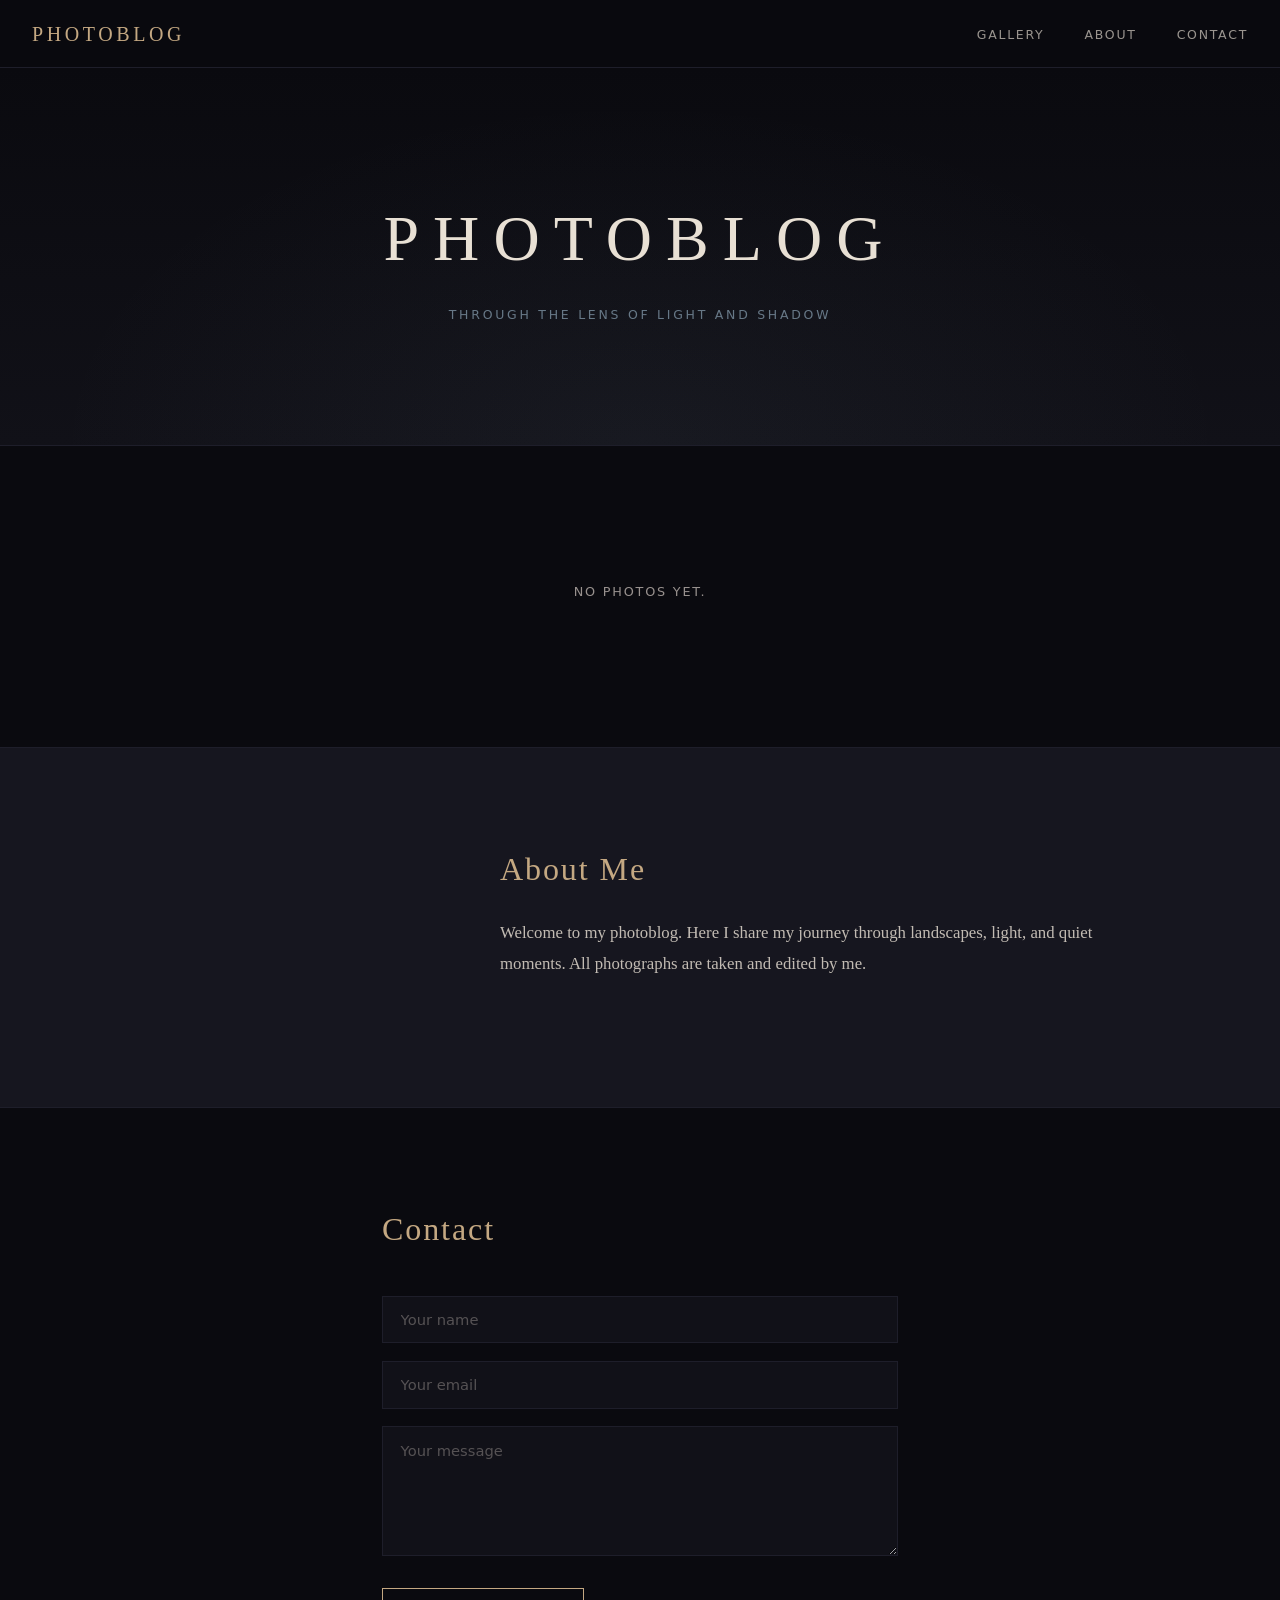
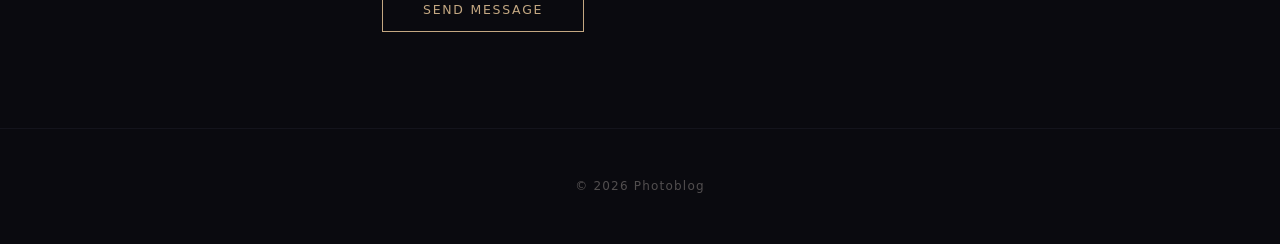
==== index.html @ 2b33b1e1 "Initial photoblog — dark landscape theme with Decap CMS admin" ====
<!DOCTYPE html>
<html lang="en">
<head>
  <meta charset="UTF-8">
  <meta name="viewport" content="width=device-width, initial-scale=1.0">
  <meta name="description" content="Photography portfolio">
  <title>Photoblog</title>
  <link rel="stylesheet" href="/css/style.css">
  <script src="https://identity.netlify.com/v1/netlify-identity-widget.js"></script>
</head>
<body>

  <header class="site-header">
    <nav class="nav">
      <a href="#" class="site-title" id="siteTitle">Photoblog</a>
      <ul class="nav-links" id="navLinks">
        <li><a href="#gallery">Gallery</a></li>
        <li><a href="#about">About</a></li>
        <li><a href="#contact">Contact</a></li>
      </ul>
      <button class="nav-toggle" id="navToggle" aria-label="Menu">&#9776;</button>
    </nav>
  </header>

  <section class="hero">
    <div class="hero-content">
      <h1 id="heroTitle">Photoblog</h1>
      <p id="heroTagline">Through the lens of light and shadow</p>
    </div>
  </section>

  <main>
    <section id="gallery" class="gallery-section">
      <div class="gallery-grid" id="galleryGrid">
        <div class="loading">Loading gallery...</div>
      </div>
    </section>

    <section id="about" class="about-section">
      <div class="about-content">
        <div class="about-image-wrap" id="aboutImageWrap"></div>
        <div class="about-text">
          <h2 id="aboutTitle">About</h2>
          <p id="aboutBio">Welcome to my photoblog.</p>
          <div class="social-links" id="socialLinks"></div>
        </div>
      </div>
    </section>

    <section id="contact" class="contact-section">
      <div class="contact-content">
        <h2>Contact</h2>
        <form name="contact" method="POST" data-netlify="true" class="contact-form" id="contactForm">
          <input type="hidden" name="form-name" value="contact">
          <div class="form-group">
            <input type="text" name="name" placeholder="Your name" required>
          </div>
          <div class="form-group">
            <input type="email" name="email" placeholder="Your email" required>
          </div>
          <div class="form-group">
            <textarea name="message" placeholder="Your message" rows="5" required></textarea>
          </div>
          <button type="submit" class="btn-submit">Send Message</button>
        </form>
        <div class="form-success" id="formSuccess">
          <p>Thanks for reaching out. I&#39;ll get back to you soon.</p>
        </div>
      </div>
    </section>
  </main>

  <!-- Photo Modal -->
  <div class="modal-overlay" id="modalOverlay">
    <div class="modal">
      <button class="modal-close" id="modalClose" aria-label="Close">&#x2715;</button>
      <div class="modal-image-wrap">
        <img src="" alt="" id="modalImage">
      </div>
      <div class="modal-info">
        <h2 class="modal-title" id="modalTitle"></h2>
        <p class="modal-description" id="modalDescription"></p>
        <div class="modal-tags" id="modalTags"></div>
        <div class="modal-date" id="modalDate"></div>
        <div class="modal-actions">
          <button class="btn-like" id="modalLike">
            <span class="heart-icon">&#9829;</span>
            <span id="modalLikeCount">0</span>
          </button>
          <button class="btn-share" id="modalShare">&#8682; Share</button>
        </div>
      </div>
    </div>
  </div>

  <footer class="site-footer">
    <p id="footerText"></p>
  </footer>

  <script src="/js/main.js"></script>
  <script>
    if (window.netlifyIdentity) {
      window.netlifyIdentity.on("init", user => {
        if (!user) {
          window.netlifyIdentity.on("login", () => {
            document.location.href = "/admin/";
          });
        }
      });
    }
  </script>
</body>
</html>
---- css/style.css ----
:root {
  --bg: #0a0a0f;
  --bg-card: #111118;
  --bg-elevated: #16161f;
  --text: #e8e0d4;
  --text-muted: #98918e;
  --accent: #8ba3b5;
  --gold: #c4a882;
  --border: #1e1e2a;
  --like: #e05a6e;
  --overlay: rgba(10, 10, 15, 0.96);
}

*, *::before, *::after { margin: 0; padding: 0; box-sizing: border-box; }
html { scroll-behavior: smooth; }

body {
  background: var(--bg);
  color: var(--text);
  font-family: 'Georgia', serif;
  line-height: 1.6;
}

/* ── Header ── */
.site-header {
  position: sticky;
  top: 0;
  z-index: 100;
  background: rgba(10, 10, 15, 0.88);
  backdrop-filter: blur(14px);
  border-bottom: 1px solid var(--border);
}

.nav {
  max-width: 1440px;
  margin: 0 auto;
  padding: 1.1rem 2rem;
  display: flex;
  align-items: center;
  justify-content: space-between;
  position: relative;
}

.site-title {
  font-size: 1.25rem;
  font-weight: 400;
  letter-spacing: 0.18em;
  color: var(--gold);
  text-decoration: none;
  text-transform: uppercase;
}

.nav-links {
  display: flex;
  list-style: none;
  gap: 2.5rem;
}

.nav-links a {
  color: var(--text);
  text-decoration: none;
  font-family: system-ui, sans-serif;
  font-size: 0.78rem;
  letter-spacing: 0.14em;
  text-transform: uppercase;
  opacity: 0.65;
  transition: opacity 0.2s, color 0.2s;
}

.nav-links a:hover { opacity: 1; color: var(--gold); }

.nav-toggle {
  display: none;
  background: none;
  border: none;
  color: var(--text);
  font-size: 1.4rem;
  cursor: pointer;
}

/* ── Hero ── */
.hero {
  height: 42vh;
  min-height: 280px;
  display: flex;
  align-items: center;
  justify-content: center;
  text-align: center;
  border-bottom: 1px solid var(--border);
  background: radial-gradient(ellipse at 50% 100%, rgba(139,163,181,0.06) 0%, transparent 65%),
              linear-gradient(180deg, #0a0a0f 0%, #111118 100%);
}

.hero-content h1 {
  font-size: clamp(2.2rem, 5vw, 4.5rem);
  font-weight: 300;
  letter-spacing: 0.22em;
  color: var(--text);
  text-transform: uppercase;
  margin-bottom: 0.9rem;
}

.hero-content p {
  color: var(--accent);
  font-family: system-ui, sans-serif;
  font-size: 0.78rem;
  letter-spacing: 0.22em;
  text-transform: uppercase;
  opacity: 0.7;
}

/* ── Gallery ── */
.gallery-section {
  padding: 3.5rem 2rem 4rem;
  max-width: 1440px;
  margin: 0 auto;
}

.gallery-grid {
  display: grid;
  grid-template-columns: repeat(3, 1fr);
  gap: 1.5rem;
}

.photo-card {
  position: relative;
  background: var(--bg-card);
  border: 1px solid var(--border);
  overflow: hidden;
  cursor: pointer;
  transition: transform 0.35s ease, box-shadow 0.35s ease;
}

.photo-card:hover {
  transform: translateY(-5px);
  box-shadow: 0 24px 64px rgba(0,0,0,0.55);
}

.photo-card-image {
  width: 100%;
  aspect-ratio: 3/2;
  object-fit: cover;
  display: block;
  transition: transform 0.5s ease;
}

.photo-card:hover .photo-card-image { transform: scale(1.04); }

.photo-card-overlay {
  position: absolute;
  bottom: 0; left: 0; right: 0;
  padding: 1.6rem 1.4rem 1.2rem;
  background: linear-gradient(transparent, rgba(10,10,15,0.96));
  transform: translateY(35%);
  transition: transform 0.35s ease;
}

.photo-card:hover .photo-card-overlay { transform: translateY(0); }

.photo-card-title {
  font-size: 0.95rem;
  font-weight: 400;
  color: var(--text);
  margin-bottom: 0.35rem;
}

.photo-card-desc {
  font-size: 0.78rem;
  color: var(--accent);
  font-family: system-ui, sans-serif;
  line-height: 1.45;
  display: -webkit-box;
  -webkit-line-clamp: 2;
  -webkit-box-orient: vertical;
  overflow: hidden;
}

.card-like-btn {
  position: absolute;
  top: 0.85rem; right: 0.85rem;
  background: rgba(10,10,15,0.68);
  backdrop-filter: blur(6px);
  border: 1px solid var(--border);
  color: var(--text-muted);
  padding: 0.35rem 0.75rem;
  font-size: 0.78rem;
  font-family: system-ui, sans-serif;
  cursor: pointer;
  display: flex;
  align-items: center;
  gap: 0.3rem;
  transition: color 0.2s, border-color 0.2s;
}

.card-like-btn:hover { color: var(--like); border-color: var(--like); }
.card-like-btn.liked { color: var(--like); border-color: var(--like); }

/* ── About ── */
.about-section {
  padding: 6rem 2rem;
  background: var(--bg-elevated);
  border-top: 1px solid var(--border);
  border-bottom: 1px solid var(--border);
}

.about-content {
  max-width: 1000px;
  margin: 0 auto;
  display: grid;
  grid-template-columns: 280px 1fr;
  gap: 5rem;
  align-items: center;
}

.about-image-wrap img {
  width: 100%;
  aspect-ratio: 1;
  object-fit: cover;
  border: 1px solid var(--border);
  display: block;
}

.about-text h2 {
  font-size: 2rem;
  font-weight: 300;
  color: var(--gold);
  margin-bottom: 1.4rem;
  letter-spacing: 0.06em;
}

.about-text p {
  font-size: 1.05rem;
  line-height: 1.85;
  opacity: 0.82;
}

.social-links {
  margin-top: 2rem;
  display: flex;
  gap: 1.2rem;
  flex-wrap: wrap;
}

.social-links a {
  color: var(--accent);
  text-decoration: none;
  font-family: system-ui, sans-serif;
  font-size: 0.78rem;
  letter-spacing: 0.1em;
  text-transform: uppercase;
  border-bottom: 1px solid currentColor;
  padding-bottom: 2px;
  transition: color 0.2s;
}

.social-links a:hover { color: var(--gold); }

/* ── Contact ── */
.contact-section {
  padding: 6rem 2rem;
  max-width: 580px;
  margin: 0 auto;
}

.contact-content h2 {
  font-size: 2rem;
  font-weight: 300;
  color: var(--gold);
  margin-bottom: 2.5rem;
  letter-spacing: 0.06em;
}

.form-group { margin-bottom: 1.1rem; }

.contact-form input,
.contact-form textarea {
  width: 100%;
  background: var(--bg-card);
  border: 1px solid var(--border);
  color: var(--text);
  padding: 0.9rem 1.1rem;
  font-size: 0.92rem;
  font-family: system-ui, sans-serif;
  outline: none;
  transition: border-color 0.2s;
}

.contact-form input:focus,
.contact-form textarea:focus { border-color: var(--accent); }

.contact-form input::placeholder,
.contact-form textarea::placeholder { color: var(--text-muted); opacity: 0.5; }

.contact-form textarea { resize: vertical; min-height: 130px; }

.btn-submit {
  background: transparent;
  border: 1px solid var(--gold);
  color: var(--gold);
  padding: 0.85rem 2.5rem;
  font-family: system-ui, sans-serif;
  font-size: 0.78rem;
  letter-spacing: 0.14em;
  text-transform: uppercase;
  cursor: pointer;
  margin-top: 0.4rem;
  transition: background 0.2s, color 0.2s;
}

.btn-submit:hover { background: var(--gold); color: var(--bg); }

.form-success {
  display: none;
  padding: 1.5rem;
  border: 1px solid var(--border);
  color: var(--accent);
  font-family: system-ui, sans-serif;
  font-size: 0.9rem;
}

/* ── Modal ── */
.modal-overlay {
  display: none;
  position: fixed;
  inset: 0;
  background: var(--overlay);
  z-index: 200;
  align-items: center;
  justify-content: center;
  padding: 2rem;
}

.modal-overlay.active {
  display: flex;
  animation: fadeIn 0.2s ease;
}

.modal-overlay.active .modal {
  animation: slideUp 0.28s ease;
}

@keyframes fadeIn { from { opacity: 0; } to { opacity: 1; } }
@keyframes slideUp { from { transform: translateY(18px); opacity: 0; } to { transform: translateY(0); opacity: 1; } }

.modal {
  display: grid;
  grid-template-columns: 1fr 360px;
  max-width: 1200px;
  width: 100%;
  max-height: 90vh;
  background: var(--bg-card);
  border: 1px solid var(--border);
  position: relative;
  overflow: hidden;
}

.modal-close {
  position: absolute;
  top: 1rem; right: 1rem;
  background: rgba(10,10,15,0.75);
  border: 1px solid var(--border);
  color: var(--text);
  width: 36px; height: 36px;
  font-size: 0.9rem;
  cursor: pointer;
  z-index: 10;
  transition: background 0.2s;
  display: flex; align-items: center; justify-content: center;
}

.modal-close:hover { background: rgba(10,10,15,0.95); }

.modal-image-wrap {
  overflow: hidden;
  background: #000;
  max-height: 90vh;
  display: flex;
  align-items: center;
  justify-content: center;
}

.modal-image-wrap img {
  width: 100%;
  height: 100%;
  object-fit: contain;
  display: block;
}

.modal-info {
  padding: 2.4rem 2rem;
  display: flex;
  flex-direction: column;
  overflow-y: auto;
  border-left: 1px solid var(--border);
}

.modal-title {
  font-size: 1.35rem;
  font-weight: 400;
  color: var(--text);
  margin-bottom: 1rem;
}

.modal-description {
  color: var(--text);
  opacity: 0.72;
  font-size: 0.92rem;
  line-height: 1.75;
  margin-bottom: 1.4rem;
}

.modal-tags {
  display: flex;
  flex-wrap: wrap;
  gap: 0.45rem;
  margin-bottom: 1rem;
}

.tag {
  background: var(--bg-elevated);
  border: 1px solid var(--border);
  color: var(--accent);
  padding: 0.22rem 0.65rem;
  font-size: 0.7rem;
  font-family: system-ui, sans-serif;
  letter-spacing: 0.08em;
}

.modal-date {
  color: var(--text-muted);
  font-size: 0.75rem;
  font-family: system-ui, sans-serif;
  margin-bottom: auto;
  opacity: 0.55;
}

.modal-actions {
  display: flex;
  gap: 0.8rem;
  margin-top: 2rem;
  padding-top: 1.5rem;
  border-top: 1px solid var(--border);
}

.btn-like, .btn-share {
  flex: 1;
  background: transparent;
  border: 1px solid var(--border);
  color: var(--text-muted);
  padding: 0.65rem 0.5rem;
  font-family: system-ui, sans-serif;
  font-size: 0.8rem;
  letter-spacing: 0.08em;
  cursor: pointer;
  display: flex;
  align-items: center;
  justify-content: center;
  gap: 0.4rem;
  transition: color 0.2s, border-color 0.2s;
}

.btn-like:hover { color: var(--like); border-color: var(--like); }
.btn-share:hover { color: var(--gold); border-color: var(--gold); }
.btn-like.liked { color: var(--like); border-color: var(--like); }

.btn-like.liked .heart-icon {
  animation: heartPop 0.3s ease;
}

@keyframes heartPop {
  0%   { transform: scale(1); }
  50%  { transform: scale(1.5); }
  100% { transform: scale(1); }
}

/* ── Footer ── */
.site-footer {
  padding: 3rem 2rem;
  text-align: center;
  border-top: 1px solid var(--border);
  color: var(--text-muted);
  font-family: system-ui, sans-serif;
  font-size: 0.75rem;
  letter-spacing: 0.1em;
  opacity: 0.5;
}

/* ── Loading ── */
.loading {
  grid-column: 1 / -1;
  text-align: center;
  padding: 5rem 2rem;
  color: var(--text-muted);
  font-family: system-ui, sans-serif;
  font-size: 0.8rem;
  letter-spacing: 0.14em;
  text-transform: uppercase;
}

/* ── Responsive ── */
@media (max-width: 1024px) {
  .gallery-grid { grid-template-columns: repeat(2, 1fr); }
}

@media (max-width: 768px) {
  .gallery-grid { grid-template-columns: 1fr; }

  .about-content { grid-template-columns: 1fr; gap: 2.5rem; }
  .about-image-wrap { max-width: 220px; }

  .modal { grid-template-columns: 1fr; overflow-y: auto; }
  .modal-image-wrap { max-height: 55vw; }
  .modal-info { border-left: none; border-top: 1px solid var(--border); }

  .nav-links {
    display: none;
    position: absolute;
    top: 100%; left: 0; right: 0;
    background: rgba(10,10,15,0.98);
    border-bottom: 1px solid var(--border);
    flex-direction: column;
    padding: 1.5rem 2rem;
    gap: 1.4rem;
  }

  .nav-links.open { display: flex; }
  .nav-toggle { display: block; }
}
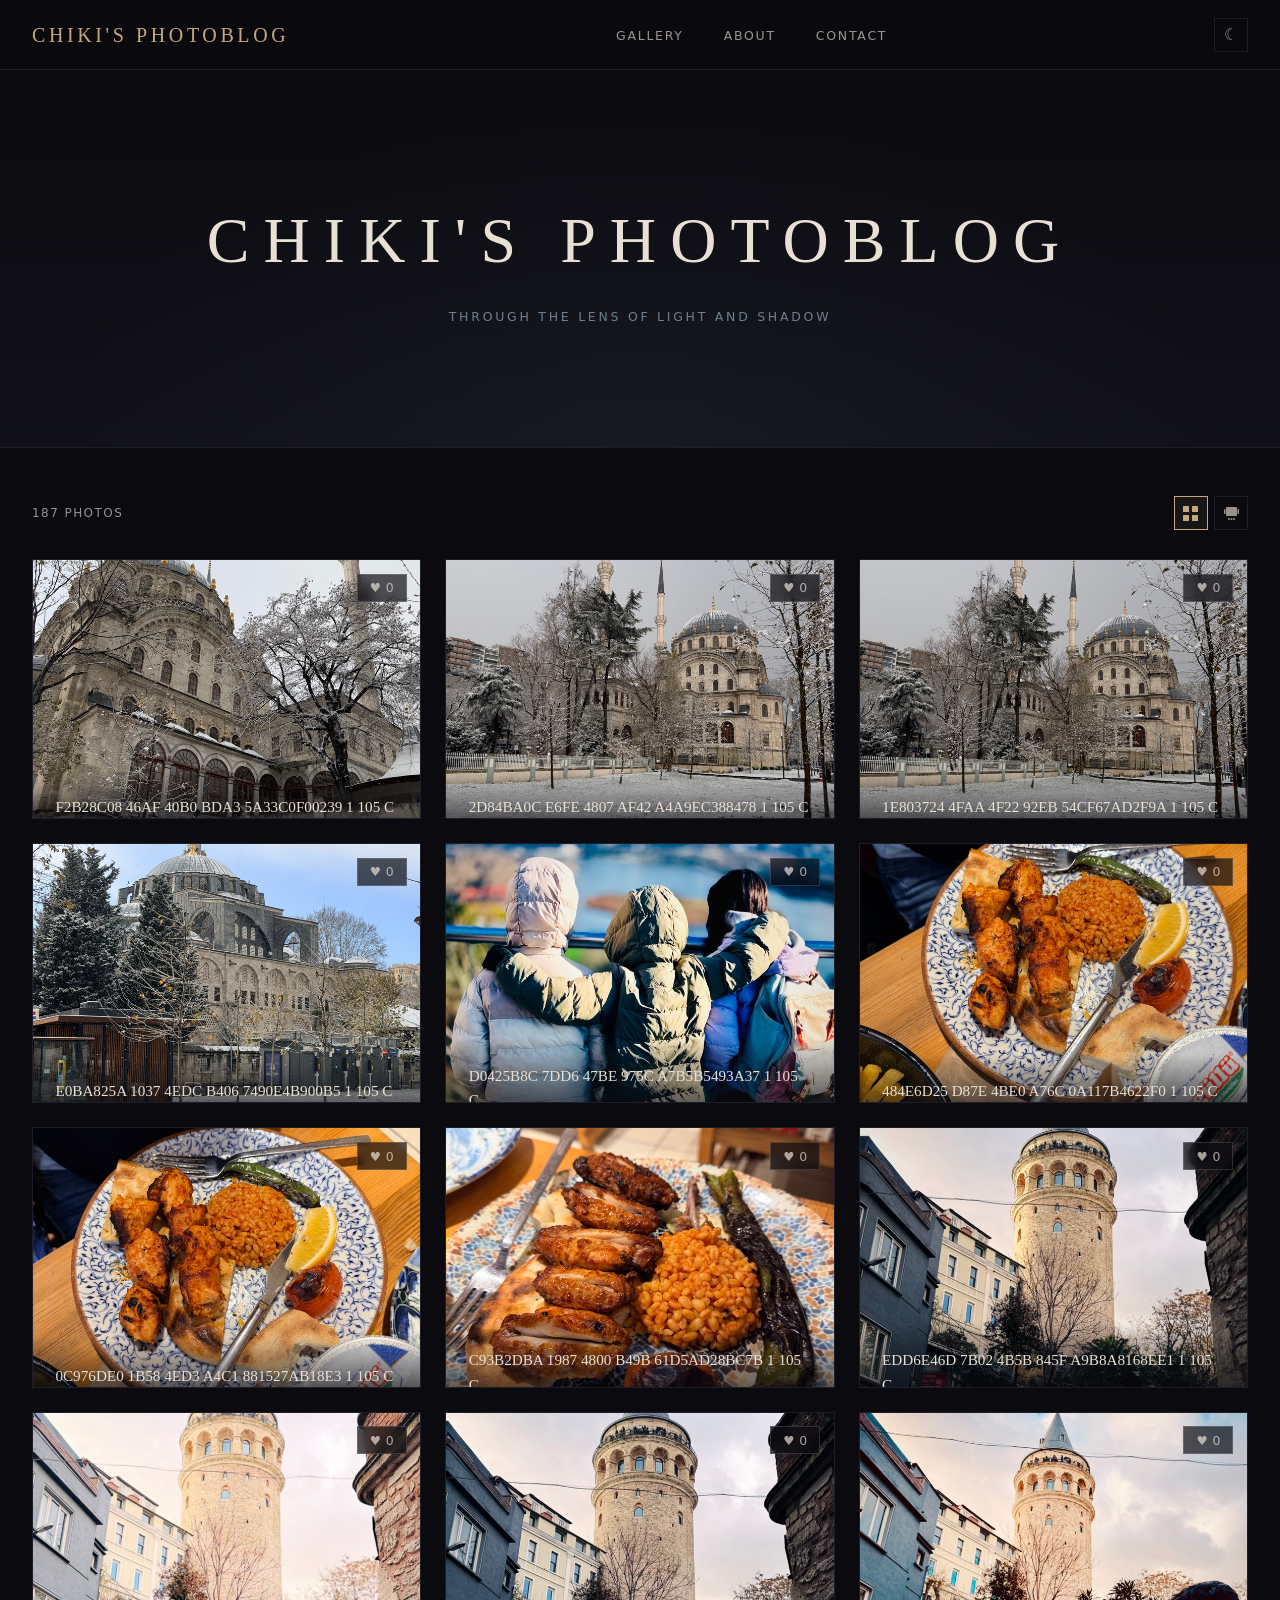
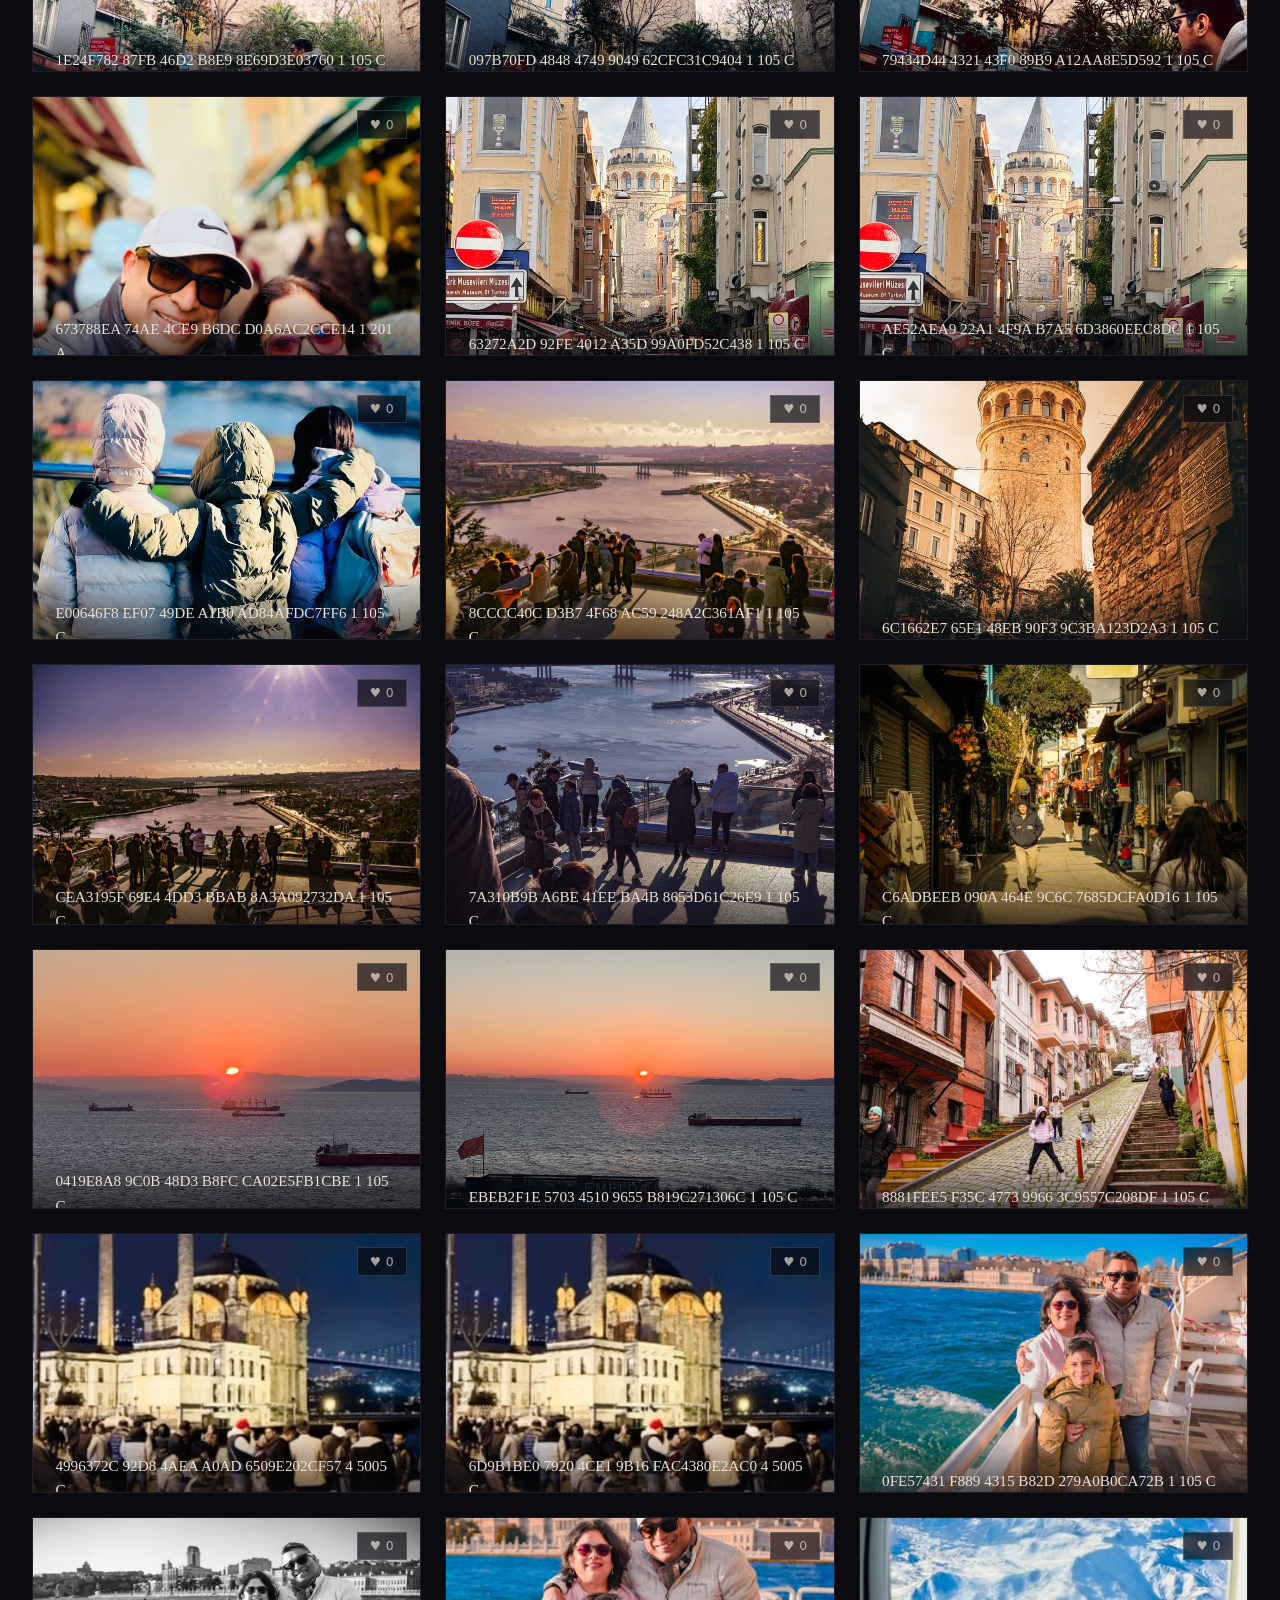
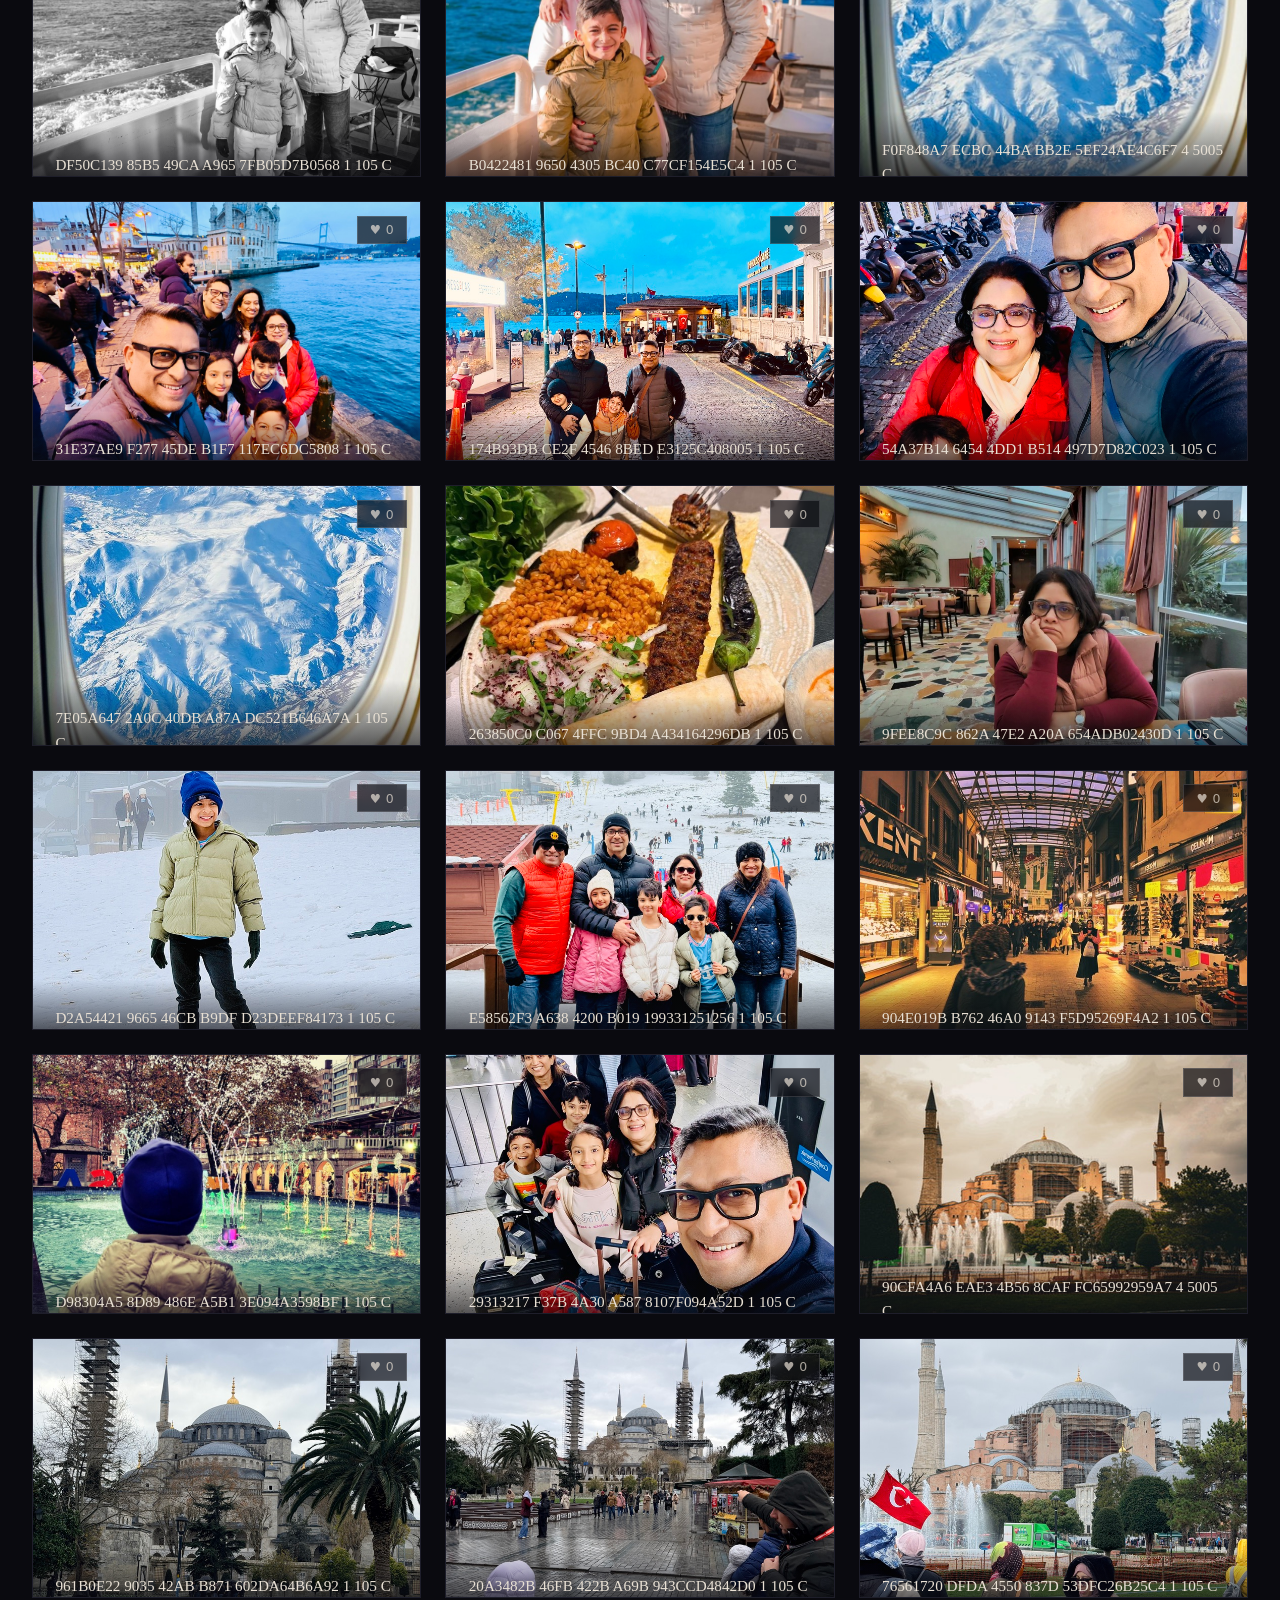
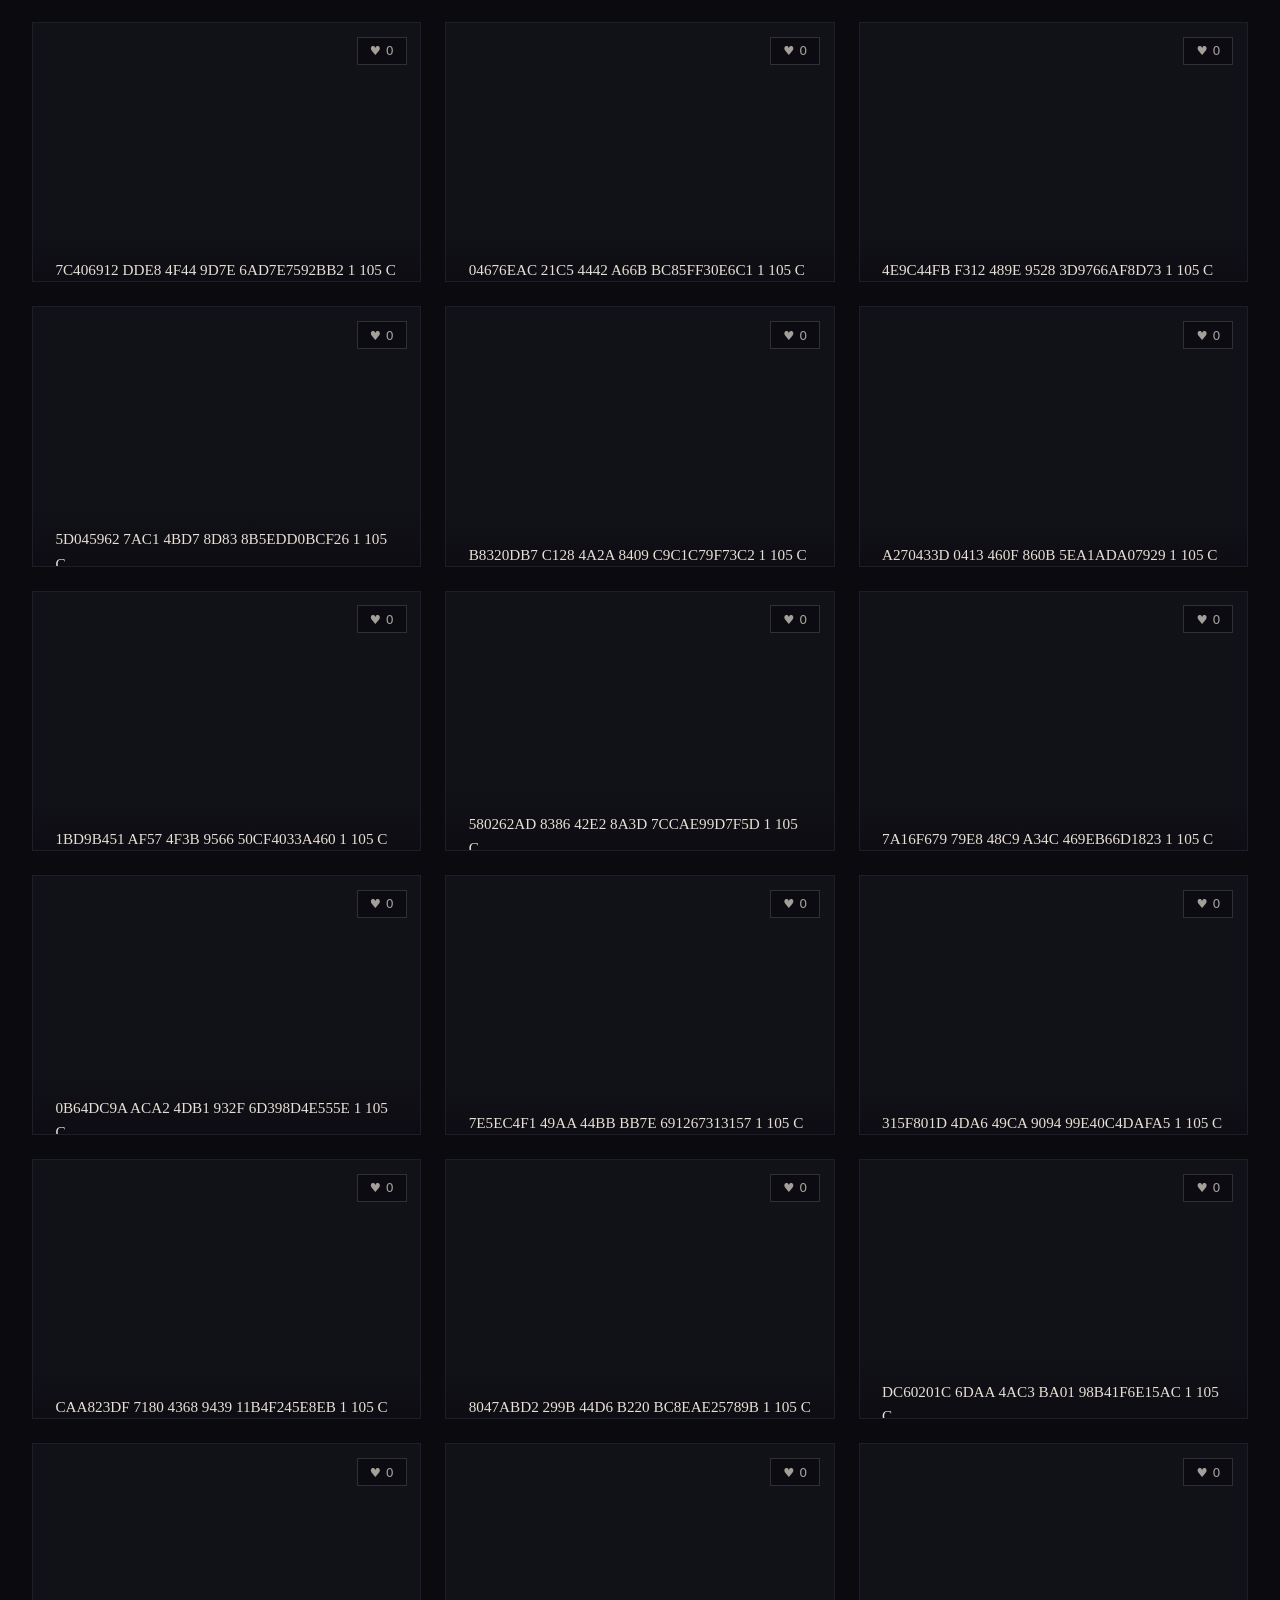
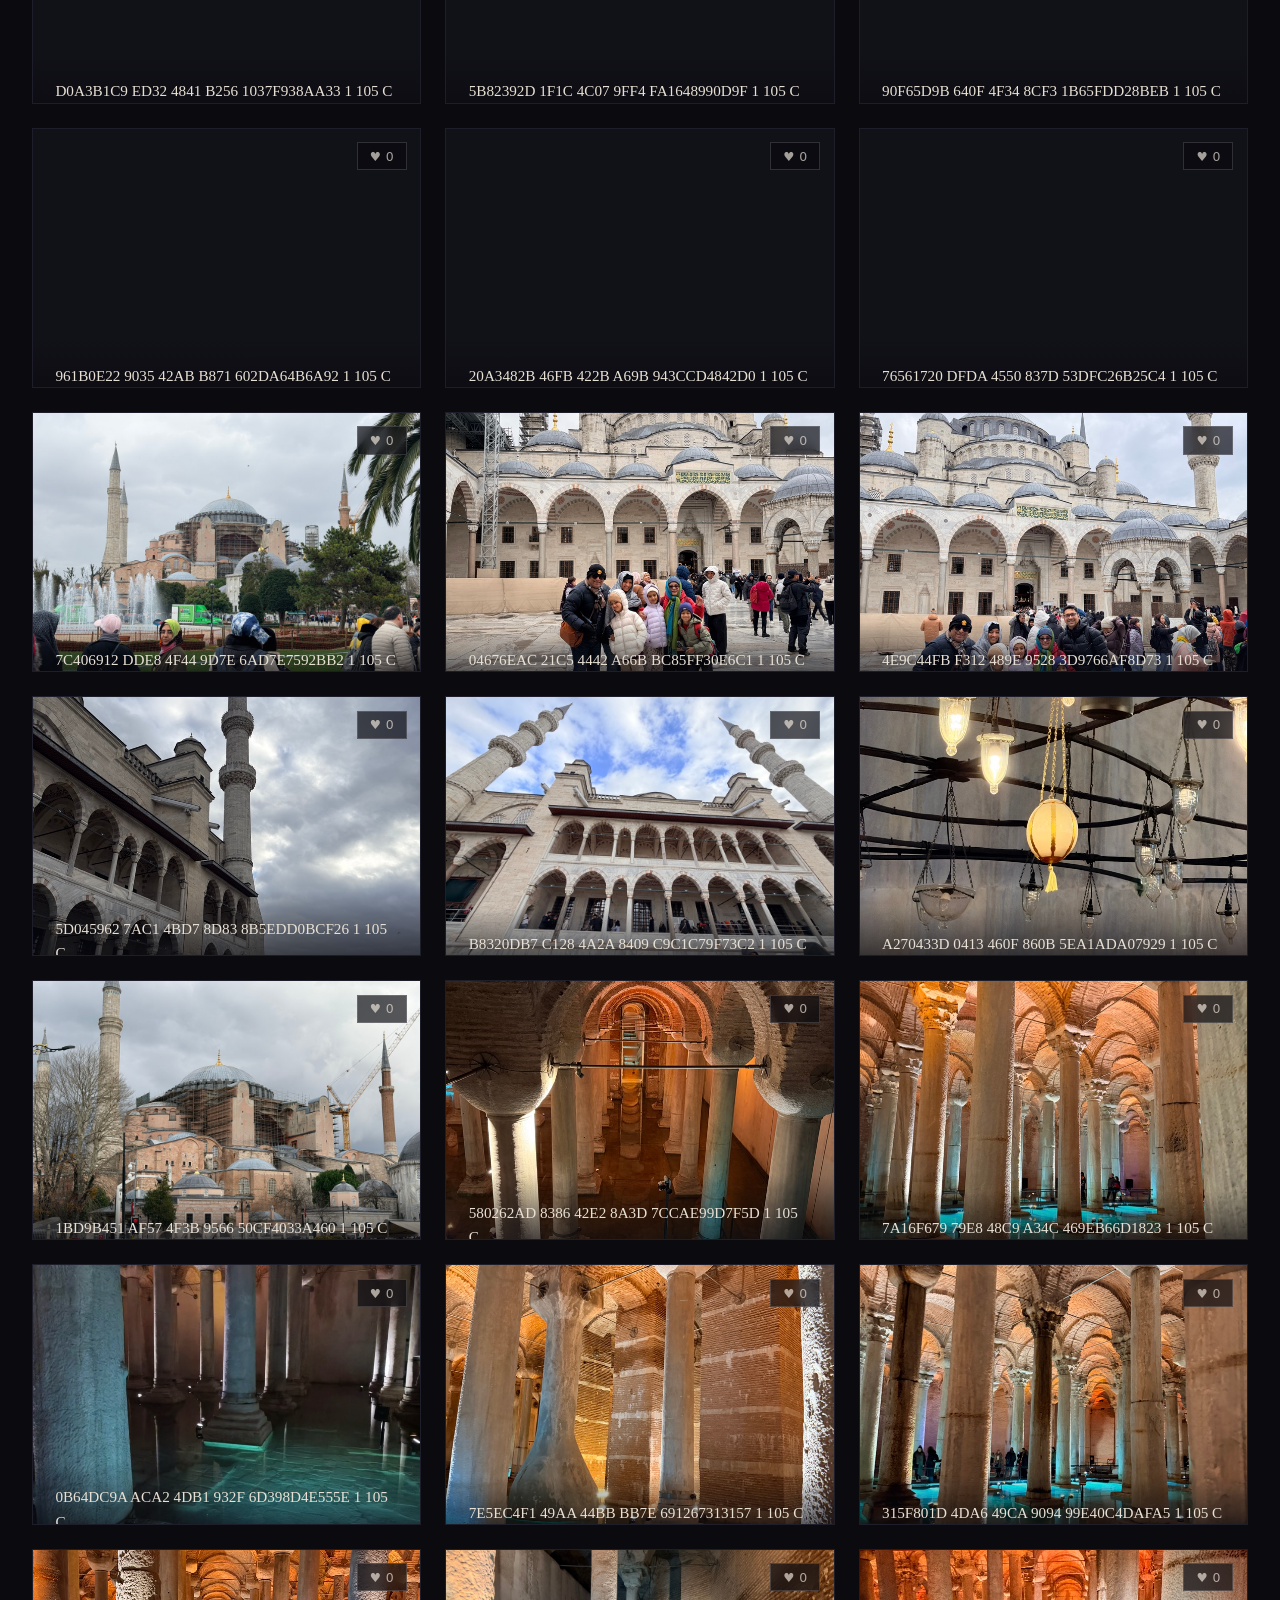
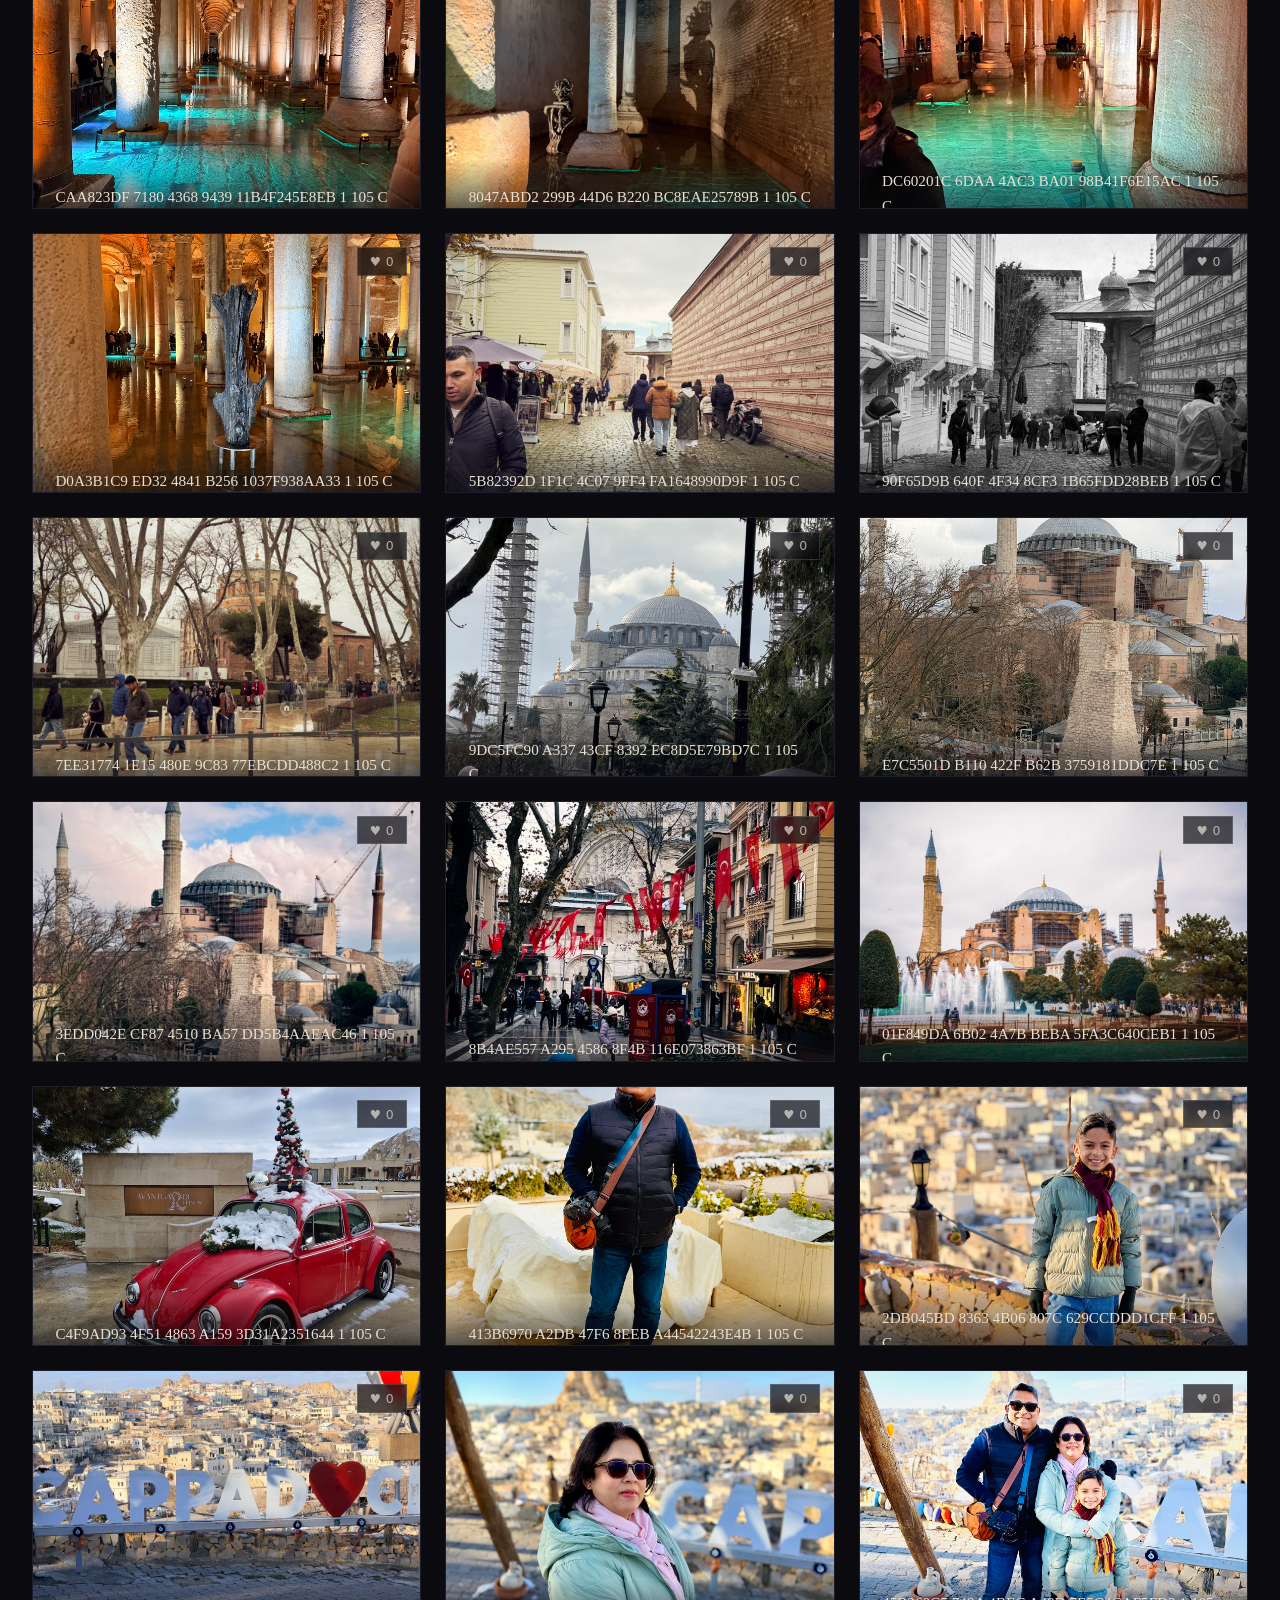
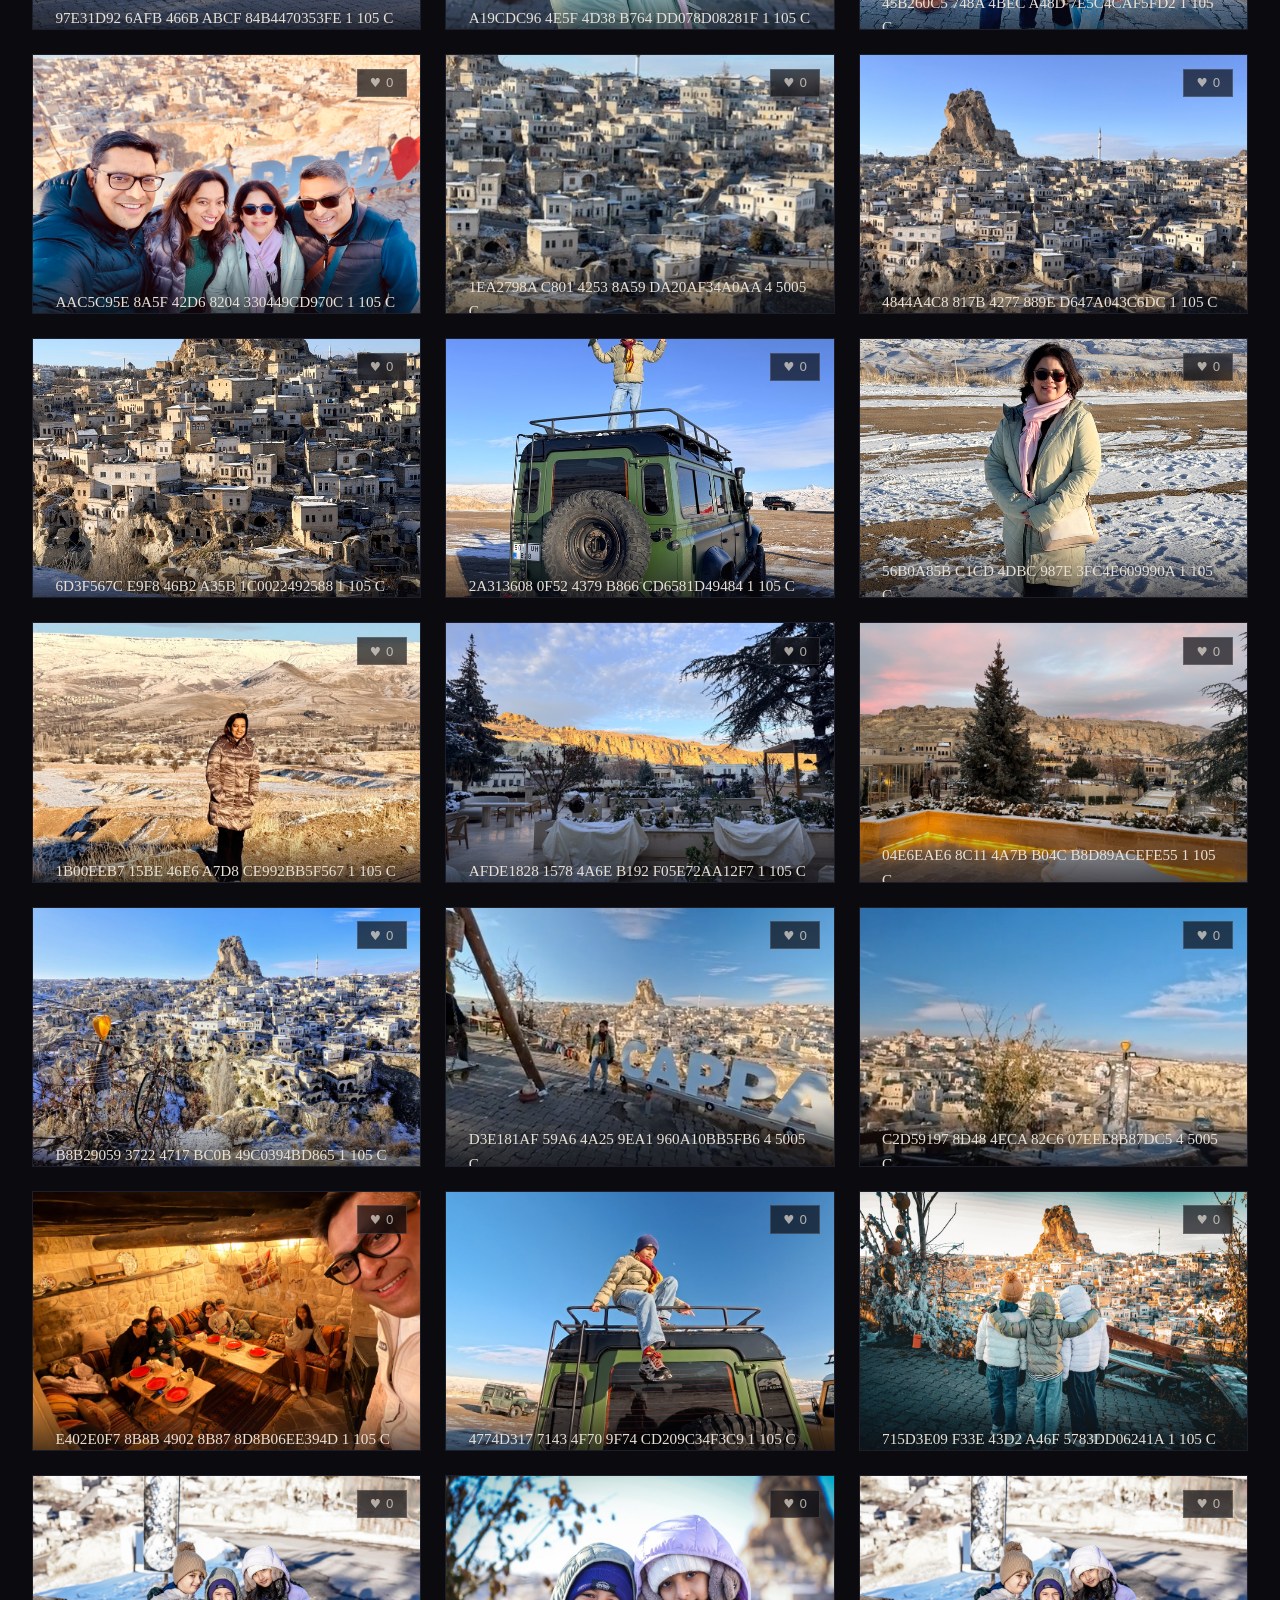
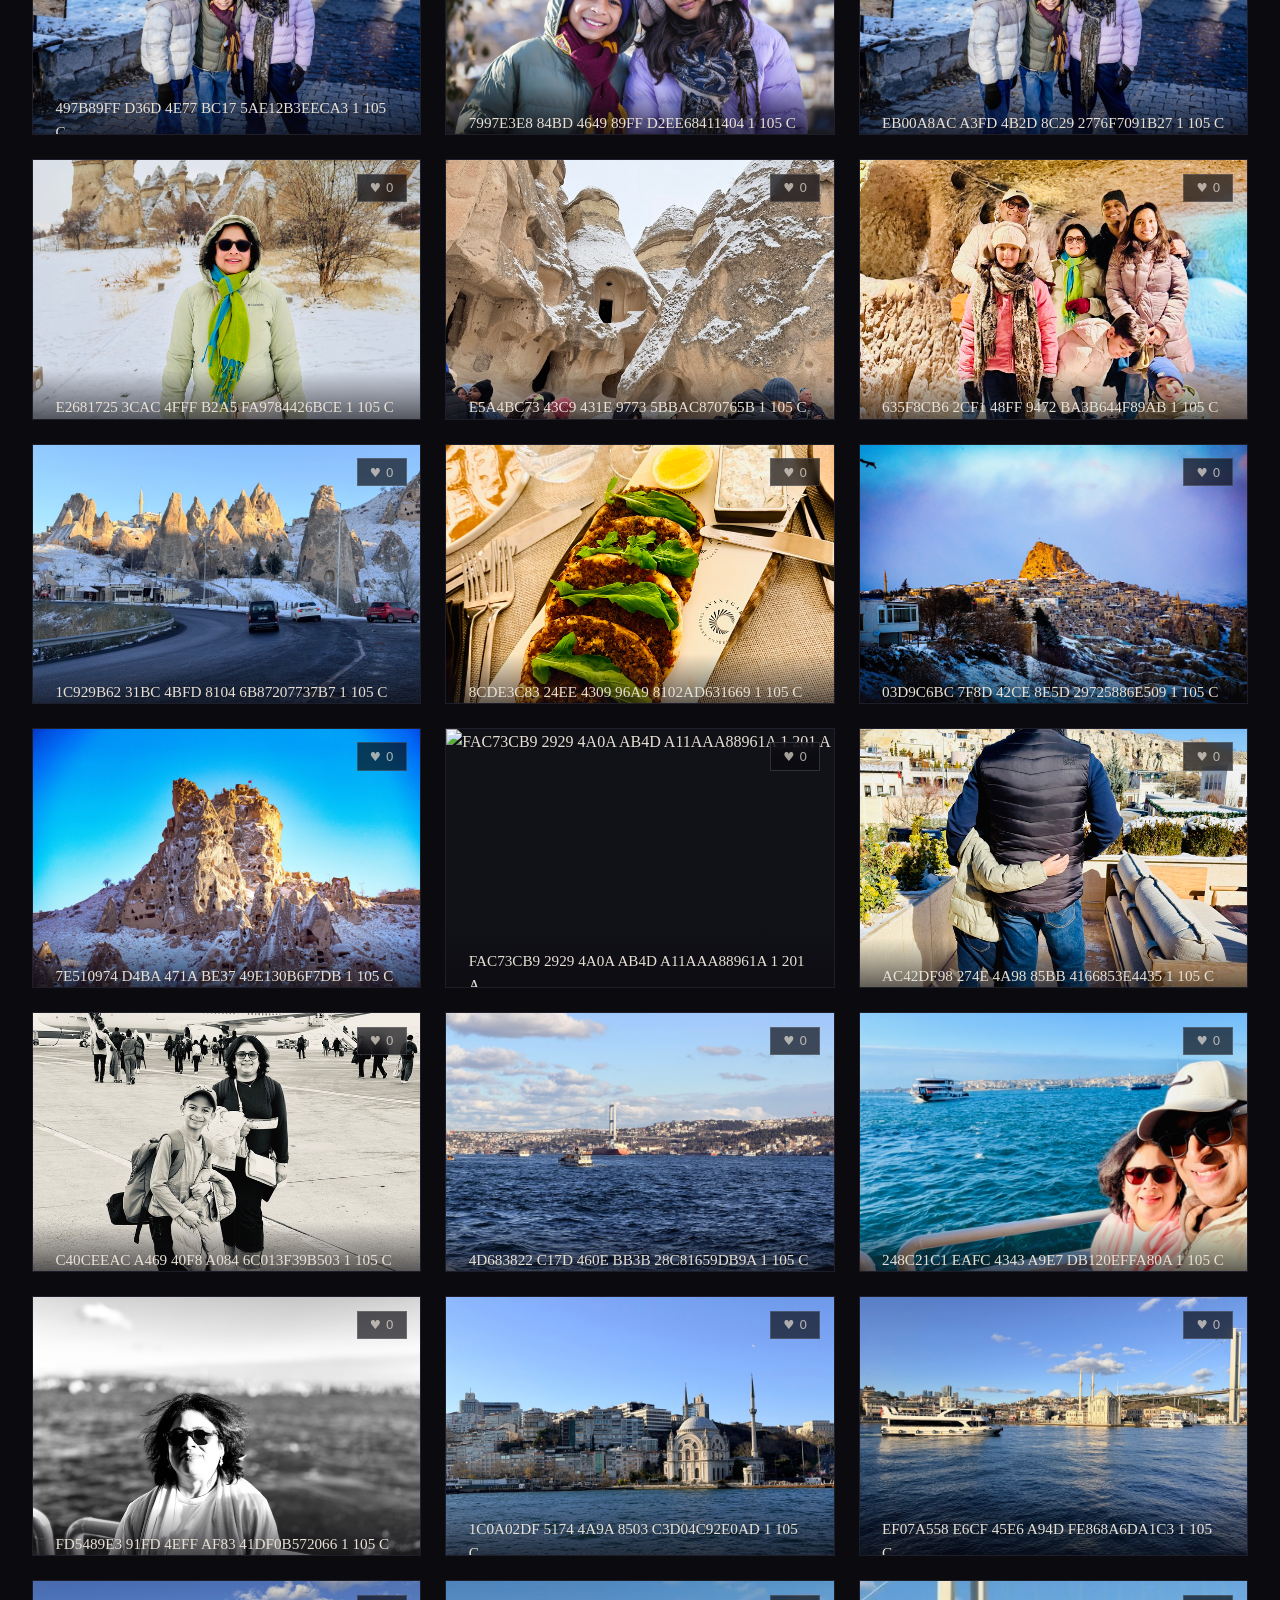
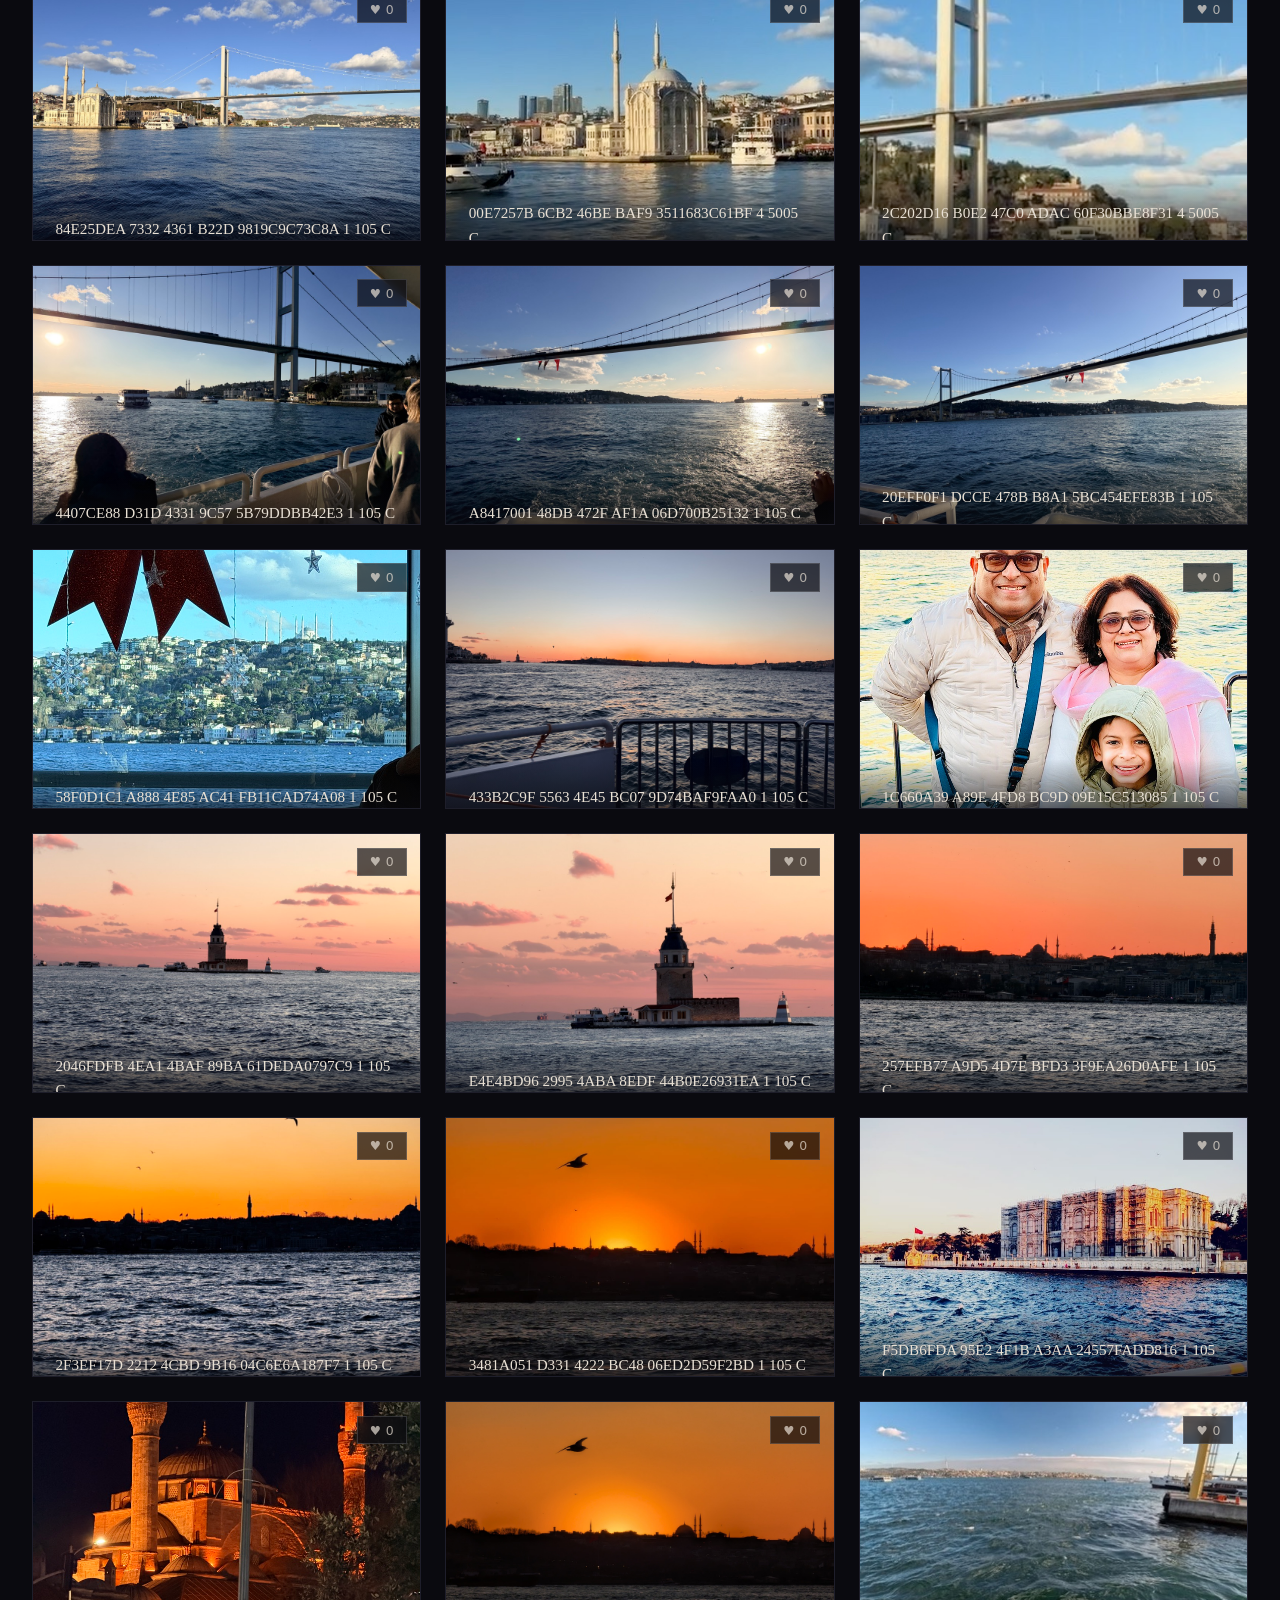
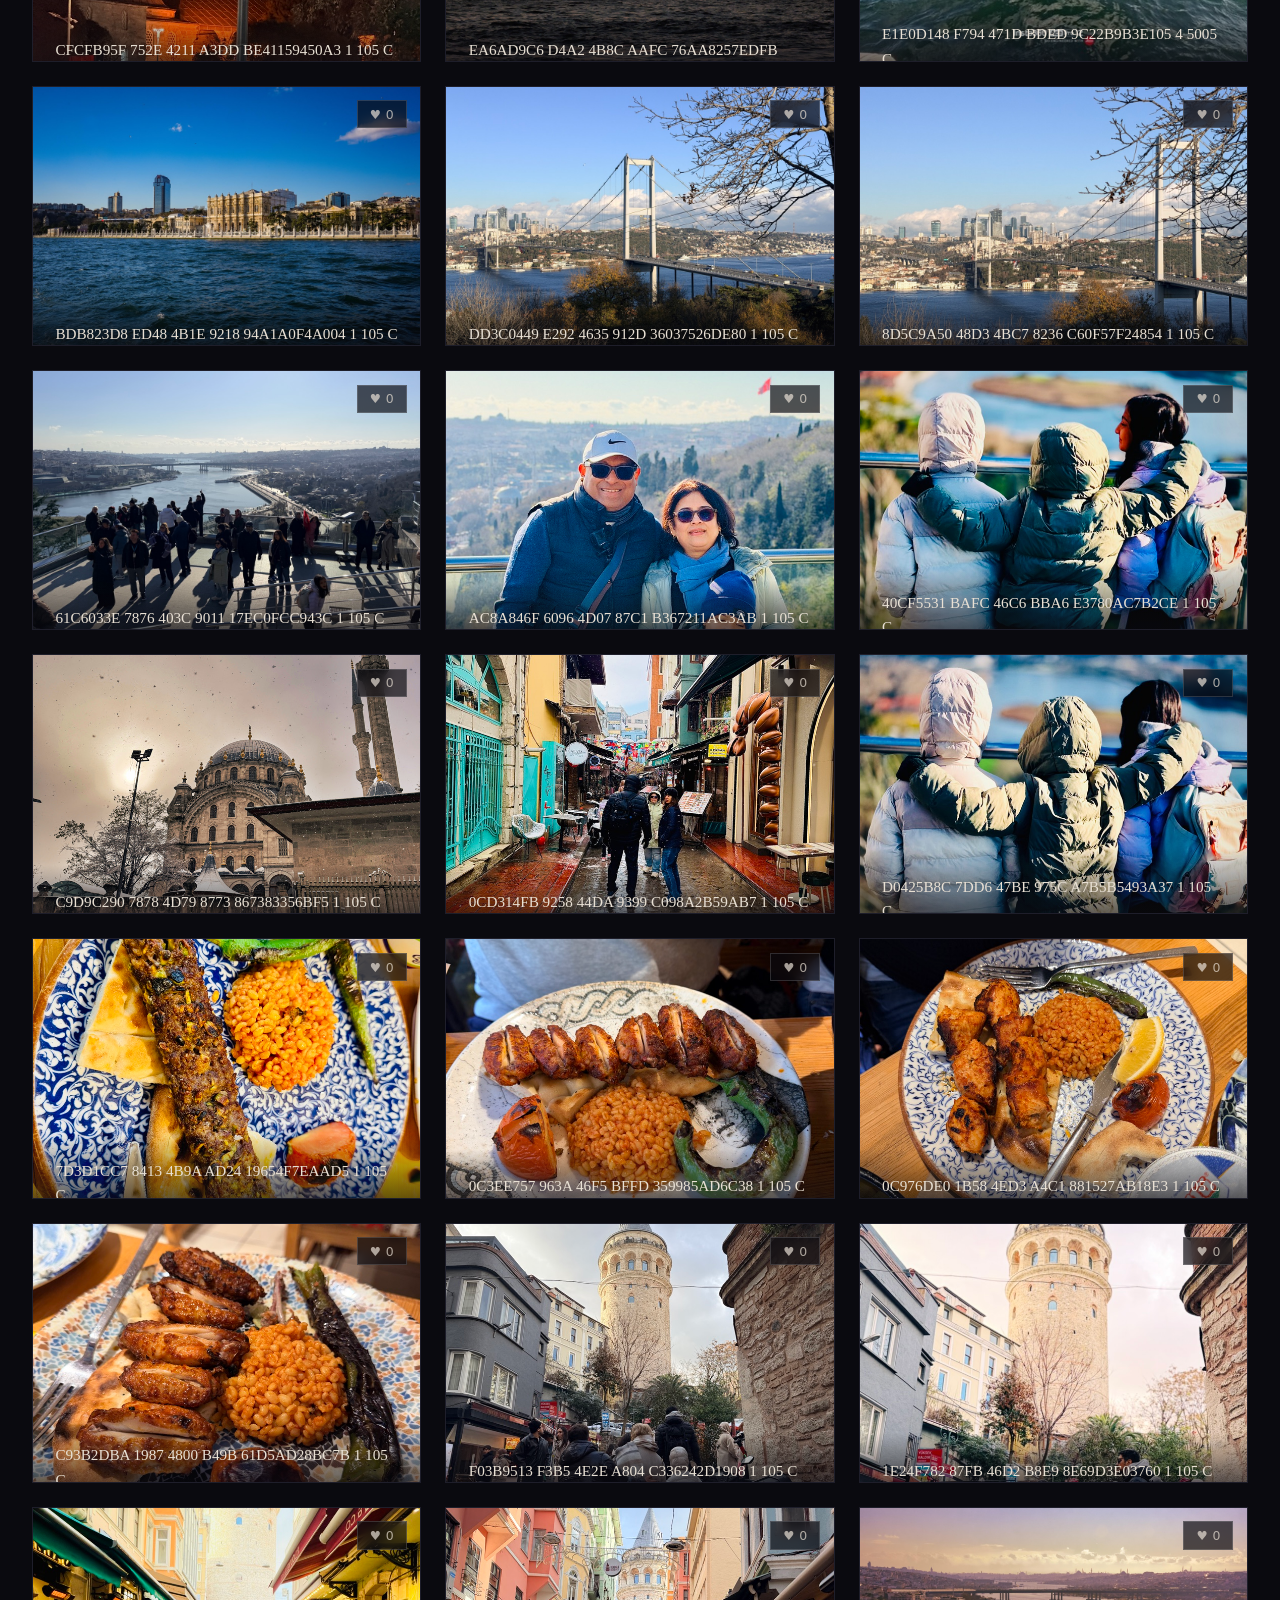
==== commit 3e30e3e0: "Add gallery redesign: carousel/grid toggle, dark/light mode, mobile improvements - Grid view with ph" ====
--- a/index.html
+++ b/index.html
@@ -1,5 +1,5 @@
 <!DOCTYPE html>
-<html lang="en">
+<html lang="en" data-theme="dark">
 <head>
   <meta charset="UTF-8">
   <meta name="viewport" content="width=device-width, initial-scale=1.0">
@@ -10,6 +10,7 @@
 </head>
 <body>
 
+  <!-- ── Navigation ── -->
   <header class="site-header">
     <nav class="nav">
       <a href="#" class="site-title" id="siteTitle">Photoblog</a>
@@ -18,10 +19,17 @@
         <li><a href="#about">About</a></li>
         <li><a href="#contact">Contact</a></li>
       </ul>
-      <button class="nav-toggle" id="navToggle" aria-label="Menu">&#9776;</button>
+      <div class="nav-right">
+        <button class="theme-toggle" id="themeToggle" aria-label="Toggle theme">
+          <span class="t-dark">&#9790;</span>
+          <span class="t-light">&#9728;</span>
+        </button>
+        <button class="nav-toggle" id="navToggle" aria-label="Menu">&#9776;</button>
+      </div>
     </nav>
   </header>
 
+  <!-- ── Hero ── -->
   <section class="hero">
     <div class="hero-content">
       <h1 id="heroTitle">Photoblog</h1>
@@ -30,12 +38,61 @@
   </section>
 
   <main>
+    <!-- ── Gallery ── -->
     <section id="gallery" class="gallery-section">
+
+      <div class="gallery-header">
+        <span class="photo-count" id="photoCount"></span>
+        <div class="view-controls">
+          <button class="view-btn active" id="btnGrid" title="Grid view" aria-label="Grid view">
+            <svg width="15" height="15" viewBox="0 0 15 15" fill="currentColor">
+              <rect x="0" y="0" width="6" height="6" rx="0.5"/>
+              <rect x="9" y="0" width="6" height="6" rx="0.5"/>
+              <rect x="0" y="9" width="6" height="6" rx="0.5"/>
+              <rect x="9" y="9" width="6" height="6" rx="0.5"/>
+            </svg>
+          </button>
+          <button class="view-btn" id="btnCarousel" title="Slideshow" aria-label="Slideshow view">
+            <svg width="15" height="15" viewBox="0 0 15 15" fill="currentColor">
+              <rect x="2" y="1" width="11" height="9" rx="1"/>
+              <rect x="0" y="3" width="1.5" height="5" rx="0.75"/>
+              <rect x="13.5" y="3" width="1.5" height="5" rx="0.75"/>
+              <circle cx="5" cy="13" r="1"/>
+              <circle cx="7.5" cy="13" r="1"/>
+              <circle cx="10" cy="13" r="1"/>
+            </svg>
+          </button>
+        </div>
+      </div>
+
+      <!-- Grid -->
       <div class="gallery-grid" id="galleryGrid">
-        <div class="loading">Loading gallery...</div>
+        <div class="loading">Loading gallery&#8230;</div>
       </div>
+
+      <!-- Carousel -->
+      <div class="carousel-wrap" id="carouselWrap">
+        <div class="carousel-viewport">
+          <div class="carousel-stage" id="carouselStage"></div>
+          <button class="car-arrow car-prev" id="carPrev" aria-label="Previous photo">
+            <svg width="22" height="22" viewBox="0 0 22 22" fill="none" stroke="currentColor" stroke-width="2.5" stroke-linecap="round" stroke-linejoin="round">
+              <polyline points="14,5 8,11 14,17"/>
+            </svg>
+          </button>
+          <button class="car-arrow car-next" id="carNext" aria-label="Next photo">
+            <svg width="22" height="22" viewBox="0 0 22 22" fill="none" stroke="currentColor" stroke-width="2.5" stroke-linecap="round" stroke-linejoin="round">
+              <polyline points="8,5 14,11 8,17"/>
+            </svg>
+          </button>
+        </div>
+        <div class="car-dots" id="carDots"></div>
+        <div class="car-info"  id="carInfo"></div>
+        <div class="thumb-strip" id="thumbStrip"></div>
+      </div>
+
     </section>
 
+    <!-- ── About ── -->
     <section id="about" class="about-section">
       <div class="about-content">
         <div class="about-image-wrap" id="aboutImageWrap"></div>
@@ -47,20 +104,15 @@
       </div>
     </section>
 
+    <!-- ── Contact ── -->
     <section id="contact" class="contact-section">
       <div class="contact-content">
         <h2>Contact</h2>
         <form name="contact" method="POST" data-netlify="true" class="contact-form" id="contactForm">
           <input type="hidden" name="form-name" value="contact">
-          <div class="form-group">
-            <input type="text" name="name" placeholder="Your name" required>
-          </div>
-          <div class="form-group">
-            <input type="email" name="email" placeholder="Your email" required>
-          </div>
-          <div class="form-group">
-            <textarea name="message" placeholder="Your message" rows="5" required></textarea>
-          </div>
+          <div class="form-group"><input type="text"  name="name"    placeholder="Your name"    required></div>
+          <div class="form-group"><input type="email" name="email"   placeholder="Your email"   required></div>
+          <div class="form-group"><textarea           name="message" placeholder="Your message" rows="5" required></textarea></div>
           <button type="submit" class="btn-submit">Send Message</button>
         </form>
         <div class="form-success" id="formSuccess">
@@ -70,42 +122,31 @@
     </section>
   </main>
 
-  <!-- Photo Modal -->
+  <!-- ── Modal ── -->
   <div class="modal-overlay" id="modalOverlay">
     <div class="modal">
       <button class="modal-close" id="modalClose" aria-label="Close">&#x2715;</button>
-      <div class="modal-image-wrap">
-        <img src="" alt="" id="modalImage">
-      </div>
+      <div class="modal-image-wrap"><img src="" alt="" id="modalImage"></div>
       <div class="modal-info">
-        <h2 class="modal-title" id="modalTitle"></h2>
-        <p class="modal-description" id="modalDescription"></p>
-        <div class="modal-tags" id="modalTags"></div>
-        <div class="modal-date" id="modalDate"></div>
+        <h2 class="modal-title"       id="modalTitle"></h2>
+        <p  class="modal-description" id="modalDescription"></p>
+        <div class="modal-tags"  id="modalTags"></div>
+        <div class="modal-date"  id="modalDate"></div>
         <div class="modal-actions">
-          <button class="btn-like" id="modalLike">
-            <span class="heart-icon">&#9829;</span>
-            <span id="modalLikeCount">0</span>
-          </button>
+          <button class="btn-like"  id="modalLike"><span class="heart-icon">&#9829;</span><span id="modalLikeCount">0</span></button>
           <button class="btn-share" id="modalShare">&#8682; Share</button>
         </div>
       </div>
     </div>
   </div>
 
-  <footer class="site-footer">
-    <p id="footerText"></p>
-  </footer>
+  <footer class="site-footer"><p id="footerText"></p></footer>
 
   <script src="/js/main.js"></script>
   <script>
     if (window.netlifyIdentity) {
       window.netlifyIdentity.on("init", user => {
-        if (!user) {
-          window.netlifyIdentity.on("login", () => {
-            document.location.href = "/admin/";
-          });
-        }
+        if (!user) window.netlifyIdentity.on("login", () => { document.location.href = "/admin/"; });
       });
     }
   </script>
--- a/css/style.css
+++ b/css/style.css
@@ -1,4 +1,7 @@
-:root {
+/* ════════════════════════════════════════
+   TOKENS — dark (default) + light
+   ════════════════════════════════════════ */
+:root, [data-theme="dark"] {
   --bg: #0a0a0f;
   --bg-card: #111118;
   --bg-elevated: #16161f;
@@ -8,9 +11,35 @@
   --gold: #c4a882;
   --border: #1e1e2a;
   --like: #e05a6e;
-  --overlay: rgba(10, 10, 15, 0.96);
-}
-
+  --overlay: rgba(10,10,15,0.96);
+  --shadow: rgba(0,0,0,0.6);
+  --nav-bg: rgba(10,10,15,0.88);
+  --hero-grad: radial-gradient(ellipse at 50% 100%, rgba(139,163,181,0.06) 0%, transparent 65%),
+               linear-gradient(180deg, #0a0a0f 0%, #111118 100%);
+  --car-overlay: linear-gradient(transparent 40%, rgba(10,10,15,0.92));
+}
+
+[data-theme="light"] {
+  --bg: #f7f3ee;
+  --bg-card: #ffffff;
+  --bg-elevated: #ede9e2;
+  --text: #1c1916;
+  --text-muted: #7a736d;
+  --accent: #4e6d82;
+  --gold: #8a5f2e;
+  --border: #d8d2c6;
+  --like: #c03050;
+  --overlay: rgba(247,243,238,0.97);
+  --shadow: rgba(0,0,0,0.18);
+  --nav-bg: rgba(247,243,238,0.92);
+  --hero-grad: radial-gradient(ellipse at 50% 100%, rgba(78,109,130,0.07) 0%, transparent 65%),
+               linear-gradient(180deg, #f7f3ee 0%, #ede9e2 100%);
+  --car-overlay: linear-gradient(transparent 40%, rgba(247,243,238,0.92));
+}
+
+/* ════════════════════════════════════════
+   RESET + BASE
+   ════════════════════════════════════════ */
 *, *::before, *::after { margin: 0; padding: 0; box-sizing: border-box; }
 html { scroll-behavior: smooth; }
 
@@ -19,103 +48,116 @@
   color: var(--text);
   font-family: 'Georgia', serif;
   line-height: 1.6;
-}
-
-/* ── Header ── */
+  transition: background-color 0.3s ease, color 0.3s ease;
+}
+
+/* ════════════════════════════════════════
+   NAVIGATION
+   ════════════════════════════════════════ */
 .site-header {
-  position: sticky;
-  top: 0;
-  z-index: 100;
-  background: rgba(10, 10, 15, 0.88);
-  backdrop-filter: blur(14px);
+  position: sticky; top: 0; z-index: 100;
+  background: var(--nav-bg);
+  backdrop-filter: blur(16px);
   border-bottom: 1px solid var(--border);
+  transition: background 0.3s ease, border-color 0.3s ease;
 }
 
 .nav {
-  max-width: 1440px;
-  margin: 0 auto;
+  max-width: 1440px; margin: 0 auto;
   padding: 1.1rem 2rem;
-  display: flex;
-  align-items: center;
-  justify-content: space-between;
+  display: flex; align-items: center; justify-content: space-between;
   position: relative;
 }
 
 .site-title {
-  font-size: 1.25rem;
-  font-weight: 400;
-  letter-spacing: 0.18em;
-  color: var(--gold);
-  text-decoration: none;
-  text-transform: uppercase;
-}
-
-.nav-links {
-  display: flex;
-  list-style: none;
-  gap: 2.5rem;
-}
+  font-size: 1.25rem; font-weight: 400;
+  letter-spacing: 0.18em; color: var(--gold);
+  text-decoration: none; text-transform: uppercase;
+}
+
+.nav-links { display: flex; list-style: none; gap: 2.5rem; }
 
 .nav-links a {
-  color: var(--text);
-  text-decoration: none;
-  font-family: system-ui, sans-serif;
-  font-size: 0.78rem;
-  letter-spacing: 0.14em;
-  text-transform: uppercase;
-  opacity: 0.65;
-  transition: opacity 0.2s, color 0.2s;
-}
-
+  color: var(--text); text-decoration: none;
+  font-family: system-ui, sans-serif; font-size: 0.78rem;
+  letter-spacing: 0.14em; text-transform: uppercase;
+  opacity: 0.65; transition: opacity 0.2s, color 0.2s;
+}
 .nav-links a:hover { opacity: 1; color: var(--gold); }
 
+.nav-right { display: flex; align-items: center; gap: 0.6rem; }
+
+/* Theme toggle */
+.theme-toggle {
+  background: none; border: 1px solid var(--border);
+  color: var(--text-muted); width: 34px; height: 34px;
+  display: flex; align-items: center; justify-content: center;
+  font-size: 1rem; cursor: pointer;
+  transition: color 0.2s, border-color 0.2s;
+}
+.theme-toggle:hover { color: var(--gold); border-color: var(--gold); }
+
+[data-theme="dark"]  .t-light { display: none; }
+[data-theme="light"] .t-dark  { display: none; }
+
 .nav-toggle {
-  display: none;
-  background: none;
-  border: none;
-  color: var(--text);
-  font-size: 1.4rem;
-  cursor: pointer;
-}
-
-/* ── Hero ── */
+  display: none; background: none; border: none;
+  color: var(--text); font-size: 1.4rem; cursor: pointer;
+}
+
+/* ════════════════════════════════════════
+   HERO
+   ════════════════════════════════════════ */
 .hero {
-  height: 42vh;
-  min-height: 280px;
-  display: flex;
-  align-items: center;
-  justify-content: center;
-  text-align: center;
+  height: 42vh; min-height: 280px;
+  display: flex; align-items: center; justify-content: center; text-align: center;
   border-bottom: 1px solid var(--border);
-  background: radial-gradient(ellipse at 50% 100%, rgba(139,163,181,0.06) 0%, transparent 65%),
-              linear-gradient(180deg, #0a0a0f 0%, #111118 100%);
-}
-
+  background: var(--hero-grad);
+  transition: background 0.3s ease;
+}
 .hero-content h1 {
-  font-size: clamp(2.2rem, 5vw, 4.5rem);
-  font-weight: 300;
-  letter-spacing: 0.22em;
-  color: var(--text);
-  text-transform: uppercase;
-  margin-bottom: 0.9rem;
-}
-
+  font-size: clamp(2.2rem, 5vw, 4.5rem); font-weight: 300;
+  letter-spacing: 0.22em; color: var(--text);
+  text-transform: uppercase; margin-bottom: 0.9rem;
+}
 .hero-content p {
-  color: var(--accent);
-  font-family: system-ui, sans-serif;
-  font-size: 0.78rem;
-  letter-spacing: 0.22em;
-  text-transform: uppercase;
-  opacity: 0.7;
-}
-
-/* ── Gallery ── */
+  color: var(--accent); font-family: system-ui, sans-serif;
+  font-size: 0.78rem; letter-spacing: 0.22em;
+  text-transform: uppercase; opacity: 0.75;
+}
+
+/* ════════════════════════════════════════
+   GALLERY — SHARED HEADER
+   ════════════════════════════════════════ */
 .gallery-section {
-  padding: 3.5rem 2rem 4rem;
-  max-width: 1440px;
-  margin: 0 auto;
-}
-
+  padding: 3rem 2rem 4rem;
+  max-width: 1440px; margin: 0 auto;
+}
+
+.gallery-header {
+  display: flex; align-items: center; justify-content: space-between;
+  margin-bottom: 1.8rem;
+}
+
+.photo-count {
+  color: var(--text-muted); font-family: system-ui, sans-serif;
+  font-size: 0.75rem; letter-spacing: 0.12em; text-transform: uppercase;
+}
+
+.view-controls { display: flex; gap: 0.4rem; }
+
+.view-btn {
+  background: none; border: 1px solid var(--border);
+  color: var(--text-muted); width: 34px; height: 34px;
+  display: flex; align-items: center; justify-content: center;
+  cursor: pointer; transition: all 0.2s;
+}
+.view-btn:hover { border-color: var(--accent); color: var(--accent); }
+.view-btn.active { border-color: var(--gold); color: var(--gold); background: rgba(196,168,130,0.08); }
+
+/* ════════════════════════════════════════
+   GRID VIEW
+   ════════════════════════════════════════ */
 .gallery-grid {
   display: grid;
   grid-template-columns: repeat(3, 1fr);
@@ -123,406 +165,383 @@
 }
 
 .photo-card {
-  position: relative;
+  position: relative; background: var(--bg-card);
+  border: 1px solid var(--border); overflow: hidden; cursor: pointer;
+  transition: transform 0.35s ease, box-shadow 0.35s ease, border-color 0.3s ease;
+}
+.photo-card:hover {
+  transform: translateY(-5px);
+  box-shadow: 0 20px 56px var(--shadow);
+}
+.photo-card-image {
+  width: 100%; aspect-ratio: 3/2; object-fit: cover; display: block;
+  transition: transform 0.5s ease;
+}
+.photo-card:hover .photo-card-image { transform: scale(1.04); }
+
+.photo-card-overlay {
+  position: absolute; bottom: 0; left: 0; right: 0;
+  padding: 1.6rem 1.4rem 1.2rem;
+  background: linear-gradient(transparent, rgba(10,10,15,0.96));
+  transform: translateY(35%); transition: transform 0.35s ease;
+}
+[data-theme="light"] .photo-card-overlay {
+  background: linear-gradient(transparent, rgba(28,25,22,0.88));
+}
+.photo-card:hover .photo-card-overlay { transform: translateY(0); }
+
+.photo-card-title {
+  font-size: 0.95rem; font-weight: 400; color: #e8e0d4; margin-bottom: 0.35rem;
+}
+.photo-card-desc {
+  font-size: 0.78rem; color: #8ba3b5; font-family: system-ui, sans-serif;
+  line-height: 1.45;
+  display: -webkit-box; -webkit-line-clamp: 2; -webkit-box-orient: vertical; overflow: hidden;
+}
+
+.card-like-btn {
+  position: absolute; top: 0.85rem; right: 0.85rem;
+  background: rgba(10,10,15,0.68); backdrop-filter: blur(6px);
+  border: 1px solid rgba(255,255,255,0.15);
+  color: rgba(232,224,212,0.7);
+  padding: 0.35rem 0.75rem; font-size: 0.78rem;
+  font-family: system-ui, sans-serif; cursor: pointer;
+  display: flex; align-items: center; gap: 0.3rem;
+  transition: color 0.2s, border-color 0.2s;
+}
+.card-like-btn:hover { color: var(--like); border-color: var(--like); }
+.card-like-btn.liked  { color: var(--like); border-color: var(--like); }
+
+/* ════════════════════════════════════════
+   CAROUSEL VIEW
+   ════════════════════════════════════════ */
+.carousel-wrap { display: none; }
+.carousel-wrap.active { display: block; }
+
+.carousel-viewport {
+  position: relative; overflow: hidden;
   background: var(--bg-card);
   border: 1px solid var(--border);
-  overflow: hidden;
-  cursor: pointer;
-  transition: transform 0.35s ease, box-shadow 0.35s ease;
-}
-
-.photo-card:hover {
-  transform: translateY(-5px);
-  box-shadow: 0 24px 64px rgba(0,0,0,0.55);
-}
-
-.photo-card-image {
-  width: 100%;
-  aspect-ratio: 3/2;
-  object-fit: cover;
-  display: block;
-  transition: transform 0.5s ease;
-}
-
-.photo-card:hover .photo-card-image { transform: scale(1.04); }
-
-.photo-card-overlay {
-  position: absolute;
-  bottom: 0; left: 0; right: 0;
-  padding: 1.6rem 1.4rem 1.2rem;
-  background: linear-gradient(transparent, rgba(10,10,15,0.96));
-  transform: translateY(35%);
-  transition: transform 0.35s ease;
-}
-
-.photo-card:hover .photo-card-overlay { transform: translateY(0); }
-
-.photo-card-title {
-  font-size: 0.95rem;
-  font-weight: 400;
-  color: var(--text);
-  margin-bottom: 0.35rem;
-}
-
-.photo-card-desc {
-  font-size: 0.78rem;
-  color: var(--accent);
-  font-family: system-ui, sans-serif;
-  line-height: 1.45;
-  display: -webkit-box;
-  -webkit-line-clamp: 2;
-  -webkit-box-orient: vertical;
-  overflow: hidden;
-}
-
-.card-like-btn {
-  position: absolute;
-  top: 0.85rem; right: 0.85rem;
-  background: rgba(10,10,15,0.68);
-  backdrop-filter: blur(6px);
-  border: 1px solid var(--border);
-  color: var(--text-muted);
-  padding: 0.35rem 0.75rem;
-  font-size: 0.78rem;
-  font-family: system-ui, sans-serif;
-  cursor: pointer;
+}
+
+.carousel-stage {
   display: flex;
-  align-items: center;
-  gap: 0.3rem;
+  transition: transform 0.45s cubic-bezier(0.4, 0, 0.2, 1);
+  will-change: transform;
+}
+
+.car-slide {
+  min-width: 100%; position: relative; cursor: zoom-in;
+}
+.car-slide img {
+  width: 100%; height: 68vh; min-height: 320px;
+  object-fit: cover; display: block;
+  user-select: none; -webkit-user-drag: none;
+}
+
+/* Arrow navigation */
+.car-arrow {
+  position: absolute; top: 50%; transform: translateY(-50%);
+  background: rgba(10,10,15,0.55); backdrop-filter: blur(8px);
+  border: 1px solid rgba(255,255,255,0.15); color: #fff;
+  width: 48px; height: 48px;
+  display: flex; align-items: center; justify-content: center;
+  cursor: pointer; z-index: 10;
+  transition: background 0.2s, transform 0.2s;
+  opacity: 0; transition: opacity 0.2s;
+}
+.carousel-viewport:hover .car-arrow { opacity: 1; }
+.car-prev { left: 1.2rem; }
+.car-next { right: 1.2rem; }
+.car-arrow:hover { background: rgba(10,10,15,0.85); transform: translateY(-50%) scale(1.08); }
+
+/* Dots */
+.car-dots {
+  display: flex; justify-content: center; align-items: center;
+  gap: 0.5rem; padding: 1.1rem 0 0.4rem;
+}
+.car-dot {
+  width: 6px; height: 6px; border-radius: 50%;
+  background: var(--border); border: none; cursor: pointer;
+  transition: background 0.2s, transform 0.2s;
+  padding: 0;
+}
+.car-dot.active { background: var(--gold); transform: scale(1.5); }
+.car-dot:hover  { background: var(--accent); }
+
+/* Info panel */
+.car-info {
+  padding: 1.2rem 1.5rem 1rem;
+  border-left: 1px solid var(--border);
+  border-right: 1px solid var(--border);
+  background: var(--bg-card);
+  display: flex; align-items: flex-start; justify-content: space-between;
+  gap: 1.5rem; flex-wrap: wrap;
+}
+.car-info-text { flex: 1; min-width: 200px; }
+.car-info-title {
+  font-size: 1.15rem; font-weight: 400; color: var(--text);
+  margin-bottom: 0.4rem;
+}
+.car-info-desc {
+  font-size: 0.85rem; color: var(--text-muted);
+  font-family: system-ui, sans-serif; line-height: 1.6;
+}
+.car-info-meta {
+  display: flex; flex-direction: column; align-items: flex-end;
+  gap: 0.6rem; flex-shrink: 0;
+}
+.car-info-date {
+  font-family: system-ui, sans-serif; font-size: 0.72rem;
+  color: var(--text-muted); letter-spacing: 0.06em;
+}
+.car-info-tags {
+  display: flex; flex-wrap: wrap; gap: 0.35rem; justify-content: flex-end;
+}
+.car-info-actions { display: flex; gap: 0.6rem; margin-top: 0.5rem; }
+
+.car-btn {
+  background: transparent; border: 1px solid var(--border);
+  color: var(--text-muted); padding: 0.45rem 1rem;
+  font-family: system-ui, sans-serif; font-size: 0.75rem;
+  letter-spacing: 0.08em; cursor: pointer;
+  display: flex; align-items: center; gap: 0.35rem;
   transition: color 0.2s, border-color 0.2s;
 }
-
-.card-like-btn:hover { color: var(--like); border-color: var(--like); }
-.card-like-btn.liked { color: var(--like); border-color: var(--like); }
-
-/* ── About ── */
+.car-btn.like-btn:hover { color: var(--like); border-color: var(--like); }
+.car-btn.like-btn.liked { color: var(--like); border-color: var(--like); }
+.car-btn.share-btn:hover { color: var(--gold); border-color: var(--gold); }
+
+/* Thumbnail strip */
+.thumb-strip {
+  display: flex; gap: 0.5rem; padding: 0.8rem;
+  overflow-x: auto; background: var(--bg-elevated);
+  border: 1px solid var(--border); border-top: none;
+  scrollbar-width: thin; scrollbar-color: var(--border) transparent;
+}
+.thumb-strip::-webkit-scrollbar { height: 3px; }
+.thumb-strip::-webkit-scrollbar-track { background: transparent; }
+.thumb-strip::-webkit-scrollbar-thumb { background: var(--border); }
+
+.thumb-item {
+  flex: 0 0 72px; height: 50px;
+  object-fit: cover; cursor: pointer; display: block;
+  border: 2px solid transparent;
+  opacity: 0.45; transition: opacity 0.2s, border-color 0.2s;
+}
+.thumb-item:hover  { opacity: 0.75; }
+.thumb-item.active { opacity: 1; border-color: var(--gold); }
+
+/* ════════════════════════════════════════
+   TAG
+   ════════════════════════════════════════ */
+.tag {
+  background: var(--bg-elevated); border: 1px solid var(--border);
+  color: var(--accent); padding: 0.2rem 0.6rem;
+  font-size: 0.68rem; font-family: system-ui, sans-serif; letter-spacing: 0.08em;
+}
+
+/* ════════════════════════════════════════
+   ABOUT
+   ════════════════════════════════════════ */
 .about-section {
   padding: 6rem 2rem;
-  background: var(--bg-elevated);
-  border-top: 1px solid var(--border);
-  border-bottom: 1px solid var(--border);
-}
-
+  background: var(--bg-elevated); border-top: 1px solid var(--border); border-bottom: 1px solid var(--border);
+  transition: background 0.3s ease;
+}
 .about-content {
-  max-width: 1000px;
-  margin: 0 auto;
-  display: grid;
-  grid-template-columns: 280px 1fr;
-  gap: 5rem;
-  align-items: center;
-}
-
+  max-width: 1000px; margin: 0 auto;
+  display: grid; grid-template-columns: 280px 1fr; gap: 5rem; align-items: center;
+}
 .about-image-wrap img {
-  width: 100%;
-  aspect-ratio: 1;
-  object-fit: cover;
-  border: 1px solid var(--border);
-  display: block;
-}
-
+  width: 100%; aspect-ratio: 1; object-fit: cover;
+  border: 1px solid var(--border); display: block;
+}
 .about-text h2 {
-  font-size: 2rem;
-  font-weight: 300;
-  color: var(--gold);
-  margin-bottom: 1.4rem;
-  letter-spacing: 0.06em;
-}
-
-.about-text p {
-  font-size: 1.05rem;
-  line-height: 1.85;
-  opacity: 0.82;
-}
-
-.social-links {
-  margin-top: 2rem;
-  display: flex;
-  gap: 1.2rem;
-  flex-wrap: wrap;
-}
-
+  font-size: 2rem; font-weight: 300; color: var(--gold);
+  margin-bottom: 1.4rem; letter-spacing: 0.06em;
+}
+.about-text p { font-size: 1.05rem; line-height: 1.85; opacity: 0.82; }
+.social-links { margin-top: 2rem; display: flex; gap: 1.2rem; flex-wrap: wrap; }
 .social-links a {
-  color: var(--accent);
-  text-decoration: none;
-  font-family: system-ui, sans-serif;
-  font-size: 0.78rem;
-  letter-spacing: 0.1em;
-  text-transform: uppercase;
-  border-bottom: 1px solid currentColor;
-  padding-bottom: 2px;
-  transition: color 0.2s;
-}
-
+  color: var(--accent); text-decoration: none;
+  font-family: system-ui, sans-serif; font-size: 0.78rem;
+  letter-spacing: 0.1em; text-transform: uppercase;
+  border-bottom: 1px solid currentColor; padding-bottom: 2px; transition: color 0.2s;
+}
 .social-links a:hover { color: var(--gold); }
 
-/* ── Contact ── */
-.contact-section {
-  padding: 6rem 2rem;
-  max-width: 580px;
-  margin: 0 auto;
-}
-
+/* ════════════════════════════════════════
+   CONTACT
+   ════════════════════════════════════════ */
+.contact-section { padding: 6rem 2rem; max-width: 580px; margin: 0 auto; }
 .contact-content h2 {
-  font-size: 2rem;
-  font-weight: 300;
-  color: var(--gold);
-  margin-bottom: 2.5rem;
-  letter-spacing: 0.06em;
-}
-
+  font-size: 2rem; font-weight: 300; color: var(--gold);
+  margin-bottom: 2.5rem; letter-spacing: 0.06em;
+}
 .form-group { margin-bottom: 1.1rem; }
-
-.contact-form input,
-.contact-form textarea {
-  width: 100%;
-  background: var(--bg-card);
-  border: 1px solid var(--border);
-  color: var(--text);
-  padding: 0.9rem 1.1rem;
-  font-size: 0.92rem;
-  font-family: system-ui, sans-serif;
-  outline: none;
-  transition: border-color 0.2s;
-}
-
-.contact-form input:focus,
-.contact-form textarea:focus { border-color: var(--accent); }
-
-.contact-form input::placeholder,
-.contact-form textarea::placeholder { color: var(--text-muted); opacity: 0.5; }
-
+.contact-form input, .contact-form textarea {
+  width: 100%; background: var(--bg-card); border: 1px solid var(--border);
+  color: var(--text); padding: 0.9rem 1.1rem;
+  font-size: 0.92rem; font-family: system-ui, sans-serif; outline: none;
+  transition: border-color 0.2s, background 0.3s ease;
+}
+.contact-form input:focus, .contact-form textarea:focus { border-color: var(--accent); }
+.contact-form input::placeholder, .contact-form textarea::placeholder { color: var(--text-muted); opacity: 0.5; }
 .contact-form textarea { resize: vertical; min-height: 130px; }
-
 .btn-submit {
-  background: transparent;
-  border: 1px solid var(--gold);
-  color: var(--gold);
-  padding: 0.85rem 2.5rem;
-  font-family: system-ui, sans-serif;
-  font-size: 0.78rem;
-  letter-spacing: 0.14em;
-  text-transform: uppercase;
-  cursor: pointer;
-  margin-top: 0.4rem;
-  transition: background 0.2s, color 0.2s;
-}
-
+  background: transparent; border: 1px solid var(--gold); color: var(--gold);
+  padding: 0.85rem 2.5rem; font-family: system-ui, sans-serif;
+  font-size: 0.78rem; letter-spacing: 0.14em; text-transform: uppercase;
+  cursor: pointer; margin-top: 0.4rem; transition: background 0.2s, color 0.2s;
+}
 .btn-submit:hover { background: var(--gold); color: var(--bg); }
-
 .form-success {
-  display: none;
-  padding: 1.5rem;
-  border: 1px solid var(--border);
-  color: var(--accent);
-  font-family: system-ui, sans-serif;
-  font-size: 0.9rem;
-}
-
-/* ── Modal ── */
+  display: none; padding: 1.5rem; border: 1px solid var(--border);
+  color: var(--accent); font-family: system-ui, sans-serif; font-size: 0.9rem;
+}
+
+/* ════════════════════════════════════════
+   MODAL
+   ════════════════════════════════════════ */
 .modal-overlay {
-  display: none;
-  position: fixed;
-  inset: 0;
-  background: var(--overlay);
-  z-index: 200;
-  align-items: center;
-  justify-content: center;
-  padding: 2rem;
-}
-
-.modal-overlay.active {
-  display: flex;
-  animation: fadeIn 0.2s ease;
-}
-
-.modal-overlay.active .modal {
-  animation: slideUp 0.28s ease;
-}
-
-@keyframes fadeIn { from { opacity: 0; } to { opacity: 1; } }
-@keyframes slideUp { from { transform: translateY(18px); opacity: 0; } to { transform: translateY(0); opacity: 1; } }
+  display: none; position: fixed; inset: 0;
+  background: var(--overlay); z-index: 200;
+  align-items: center; justify-content: center; padding: 2rem;
+}
+.modal-overlay.active { display: flex; animation: fadeIn 0.2s ease; }
+.modal-overlay.active .modal { animation: slideUp 0.28s ease; }
+
+@keyframes fadeIn  { from { opacity: 0; } to { opacity: 1; } }
+@keyframes slideUp { from { transform: translateY(16px); opacity: 0; } to { transform: translateY(0); opacity: 1; } }
 
 .modal {
-  display: grid;
-  grid-template-columns: 1fr 360px;
-  max-width: 1200px;
-  width: 100%;
-  max-height: 90vh;
-  background: var(--bg-card);
-  border: 1px solid var(--border);
-  position: relative;
-  overflow: hidden;
-}
-
+  display: grid; grid-template-columns: 1fr 360px;
+  max-width: 1200px; width: 100%; max-height: 90vh;
+  background: var(--bg-card); border: 1px solid var(--border);
+  position: relative; overflow: hidden;
+  transition: background 0.3s ease;
+}
 .modal-close {
-  position: absolute;
-  top: 1rem; right: 1rem;
-  background: rgba(10,10,15,0.75);
-  border: 1px solid var(--border);
-  color: var(--text);
-  width: 36px; height: 36px;
-  font-size: 0.9rem;
-  cursor: pointer;
-  z-index: 10;
-  transition: background 0.2s;
+  position: absolute; top: 1rem; right: 1rem;
+  background: rgba(10,10,15,0.75); border: 1px solid var(--border);
+  color: var(--text); width: 36px; height: 36px; font-size: 0.9rem;
+  cursor: pointer; z-index: 10; transition: background 0.2s;
   display: flex; align-items: center; justify-content: center;
 }
-
 .modal-close:hover { background: rgba(10,10,15,0.95); }
+[data-theme="light"] .modal-close { background: rgba(247,243,238,0.85); }
+[data-theme="light"] .modal-close:hover { background: rgba(247,243,238,0.98); }
 
 .modal-image-wrap {
-  overflow: hidden;
-  background: #000;
-  max-height: 90vh;
-  display: flex;
-  align-items: center;
-  justify-content: center;
-}
-
-.modal-image-wrap img {
-  width: 100%;
-  height: 100%;
-  object-fit: contain;
-  display: block;
-}
+  overflow: hidden; background: #000;
+  max-height: 90vh; display: flex; align-items: center; justify-content: center;
+}
+.modal-image-wrap img { width: 100%; height: 100%; object-fit: contain; display: block; }
 
 .modal-info {
-  padding: 2.4rem 2rem;
-  display: flex;
-  flex-direction: column;
-  overflow-y: auto;
-  border-left: 1px solid var(--border);
-}
-
-.modal-title {
-  font-size: 1.35rem;
-  font-weight: 400;
-  color: var(--text);
-  margin-bottom: 1rem;
-}
-
-.modal-description {
-  color: var(--text);
-  opacity: 0.72;
-  font-size: 0.92rem;
-  line-height: 1.75;
-  margin-bottom: 1.4rem;
-}
-
-.modal-tags {
-  display: flex;
-  flex-wrap: wrap;
-  gap: 0.45rem;
-  margin-bottom: 1rem;
-}
-
-.tag {
-  background: var(--bg-elevated);
-  border: 1px solid var(--border);
-  color: var(--accent);
-  padding: 0.22rem 0.65rem;
-  font-size: 0.7rem;
-  font-family: system-ui, sans-serif;
-  letter-spacing: 0.08em;
-}
-
-.modal-date {
-  color: var(--text-muted);
-  font-size: 0.75rem;
-  font-family: system-ui, sans-serif;
-  margin-bottom: auto;
-  opacity: 0.55;
-}
-
-.modal-actions {
-  display: flex;
-  gap: 0.8rem;
-  margin-top: 2rem;
-  padding-top: 1.5rem;
-  border-top: 1px solid var(--border);
-}
+  padding: 2.4rem 2rem; display: flex; flex-direction: column;
+  overflow-y: auto; border-left: 1px solid var(--border);
+}
+.modal-title { font-size: 1.35rem; font-weight: 400; color: var(--text); margin-bottom: 1rem; }
+.modal-description { color: var(--text); opacity: 0.72; font-size: 0.92rem; line-height: 1.75; margin-bottom: 1.4rem; }
+.modal-tags { display: flex; flex-wrap: wrap; gap: 0.45rem; margin-bottom: 1rem; }
+.modal-date { color: var(--text-muted); font-size: 0.75rem; font-family: system-ui, sans-serif; margin-bottom: auto; opacity: 0.55; }
+.modal-actions { display: flex; gap: 0.8rem; margin-top: 2rem; padding-top: 1.5rem; border-top: 1px solid var(--border); }
 
 .btn-like, .btn-share {
-  flex: 1;
-  background: transparent;
-  border: 1px solid var(--border);
-  color: var(--text-muted);
-  padding: 0.65rem 0.5rem;
-  font-family: system-ui, sans-serif;
-  font-size: 0.8rem;
-  letter-spacing: 0.08em;
-  cursor: pointer;
-  display: flex;
-  align-items: center;
-  justify-content: center;
-  gap: 0.4rem;
+  flex: 1; background: transparent; border: 1px solid var(--border);
+  color: var(--text-muted); padding: 0.65rem 0.5rem;
+  font-family: system-ui, sans-serif; font-size: 0.8rem; letter-spacing: 0.08em;
+  cursor: pointer; display: flex; align-items: center; justify-content: center; gap: 0.4rem;
   transition: color 0.2s, border-color 0.2s;
 }
-
-.btn-like:hover { color: var(--like); border-color: var(--like); }
+.btn-like:hover  { color: var(--like); border-color: var(--like); }
 .btn-share:hover { color: var(--gold); border-color: var(--gold); }
-.btn-like.liked { color: var(--like); border-color: var(--like); }
-
-.btn-like.liked .heart-icon {
-  animation: heartPop 0.3s ease;
-}
-
-@keyframes heartPop {
-  0%   { transform: scale(1); }
-  50%  { transform: scale(1.5); }
-  100% { transform: scale(1); }
-}
-
-/* ── Footer ── */
+.btn-like.liked  { color: var(--like); border-color: var(--like); }
+.btn-like.liked .heart-icon { animation: heartPop 0.3s ease; }
+
+@keyframes heartPop { 0%,100% { transform: scale(1); } 50% { transform: scale(1.5); } }
+
+/* ════════════════════════════════════════
+   FOOTER / LOADING
+   ════════════════════════════════════════ */
 .site-footer {
-  padding: 3rem 2rem;
-  text-align: center;
-  border-top: 1px solid var(--border);
-  color: var(--text-muted);
-  font-family: system-ui, sans-serif;
-  font-size: 0.75rem;
-  letter-spacing: 0.1em;
-  opacity: 0.5;
-}
-
-/* ── Loading ── */
+  padding: 3rem 2rem; text-align: center; border-top: 1px solid var(--border);
+  color: var(--text-muted); font-family: system-ui, sans-serif;
+  font-size: 0.75rem; letter-spacing: 0.1em; opacity: 0.5;
+}
 .loading {
-  grid-column: 1 / -1;
-  text-align: center;
-  padding: 5rem 2rem;
-  color: var(--text-muted);
-  font-family: system-ui, sans-serif;
-  font-size: 0.8rem;
-  letter-spacing: 0.14em;
-  text-transform: uppercase;
-}
-
-/* ── Responsive ── */
+  grid-column: 1/-1; text-align: center; padding: 5rem 2rem;
+  color: var(--text-muted); font-family: system-ui, sans-serif;
+  font-size: 0.8rem; letter-spacing: 0.14em; text-transform: uppercase;
+}
+
+/* ════════════════════════════════════════
+   RESPONSIVE — TABLET (≤1024px)
+   ════════════════════════════════════════ */
 @media (max-width: 1024px) {
   .gallery-grid { grid-template-columns: repeat(2, 1fr); }
-}
-
+  .car-arrow { opacity: 1; width: 42px; height: 42px; }
+}
+
+/* ════════════════════════════════════════
+   RESPONSIVE — MOBILE (≤768px)
+   ════════════════════════════════════════ */
 @media (max-width: 768px) {
-  .gallery-grid { grid-template-columns: 1fr; }
-
-  .about-content { grid-template-columns: 1fr; gap: 2.5rem; }
-  .about-image-wrap { max-width: 220px; }
-
-  .modal { grid-template-columns: 1fr; overflow-y: auto; }
-  .modal-image-wrap { max-height: 55vw; }
-  .modal-info { border-left: none; border-top: 1px solid var(--border); }
-
+  /* Nav */
+  .nav { padding: 0.9rem 1.2rem; }
   .nav-links {
-    display: none;
-    position: absolute;
-    top: 100%; left: 0; right: 0;
-    background: rgba(10,10,15,0.98);
+    display: none; position: absolute; top: 100%; left: 0; right: 0;
+    background: var(--nav-bg); backdrop-filter: blur(16px);
     border-bottom: 1px solid var(--border);
-    flex-direction: column;
-    padding: 1.5rem 2rem;
-    gap: 1.4rem;
+    flex-direction: column; padding: 1.4rem 1.5rem; gap: 1.3rem;
   }
-
   .nav-links.open { display: flex; }
   .nav-toggle { display: block; }
-}
+
+  /* Hero */
+  .hero { height: 36vh; min-height: 220px; }
+  .hero-content h1 { letter-spacing: 0.1em; }
+  .hero-content p  { letter-spacing: 0.1em; font-size: 0.72rem; }
+
+  /* Gallery */
+  .gallery-section { padding: 2rem 1rem 3rem; }
+  .gallery-grid { grid-template-columns: 1fr; gap: 1rem; }
+
+  /* Carousel mobile */
+  .car-slide img { height: 56vw; min-height: 220px; }
+  .car-arrow { width: 36px; height: 36px; opacity: 1; }
+  .car-prev { left: 0.6rem; }
+  .car-next { right: 0.6rem; }
+  .car-info { flex-direction: column; gap: 0.8rem; padding: 1rem; }
+  .car-info-meta { align-items: flex-start; flex-direction: row; flex-wrap: wrap; }
+  .thumb-strip { gap: 0.35rem; padding: 0.6rem; }
+  .thumb-item { flex: 0 0 60px; height: 42px; }
+
+  /* About */
+  .about-section { padding: 4rem 1.2rem; }
+  .about-content { grid-template-columns: 1fr; gap: 2.2rem; }
+  .about-image-wrap { max-width: 180px; }
+
+  /* Contact */
+  .contact-section { padding: 4rem 1.2rem; }
+
+  /* Modal */
+  .modal { grid-template-columns: 1fr; overflow-y: auto; max-height: 95vh; }
+  .modal-image-wrap { max-height: 52vw; }
+  .modal-info { border-left: none; border-top: 1px solid var(--border); }
+  .modal-overlay { padding: 0; align-items: flex-end; }
+  .modal { border-radius: 0; }
+}
+
+/* ════════════════════════════════════════
+   RESPONSIVE — SMALL MOBILE (≤480px)
+   ════════════════════════════════════════ */
+@media (max-width: 480px) {
+  .hero-content h1 { font-size: 1.8rem; letter-spacing: 0.08em; }
+  .about-content { gap: 1.5rem; }
+  .modal-info { padding: 1.4rem 1rem; }
+  .car-info-actions { flex-wrap: wrap; }
+  .car-btn { font-size: 0.7rem; padding: 0.4rem 0.75rem; }
+}
